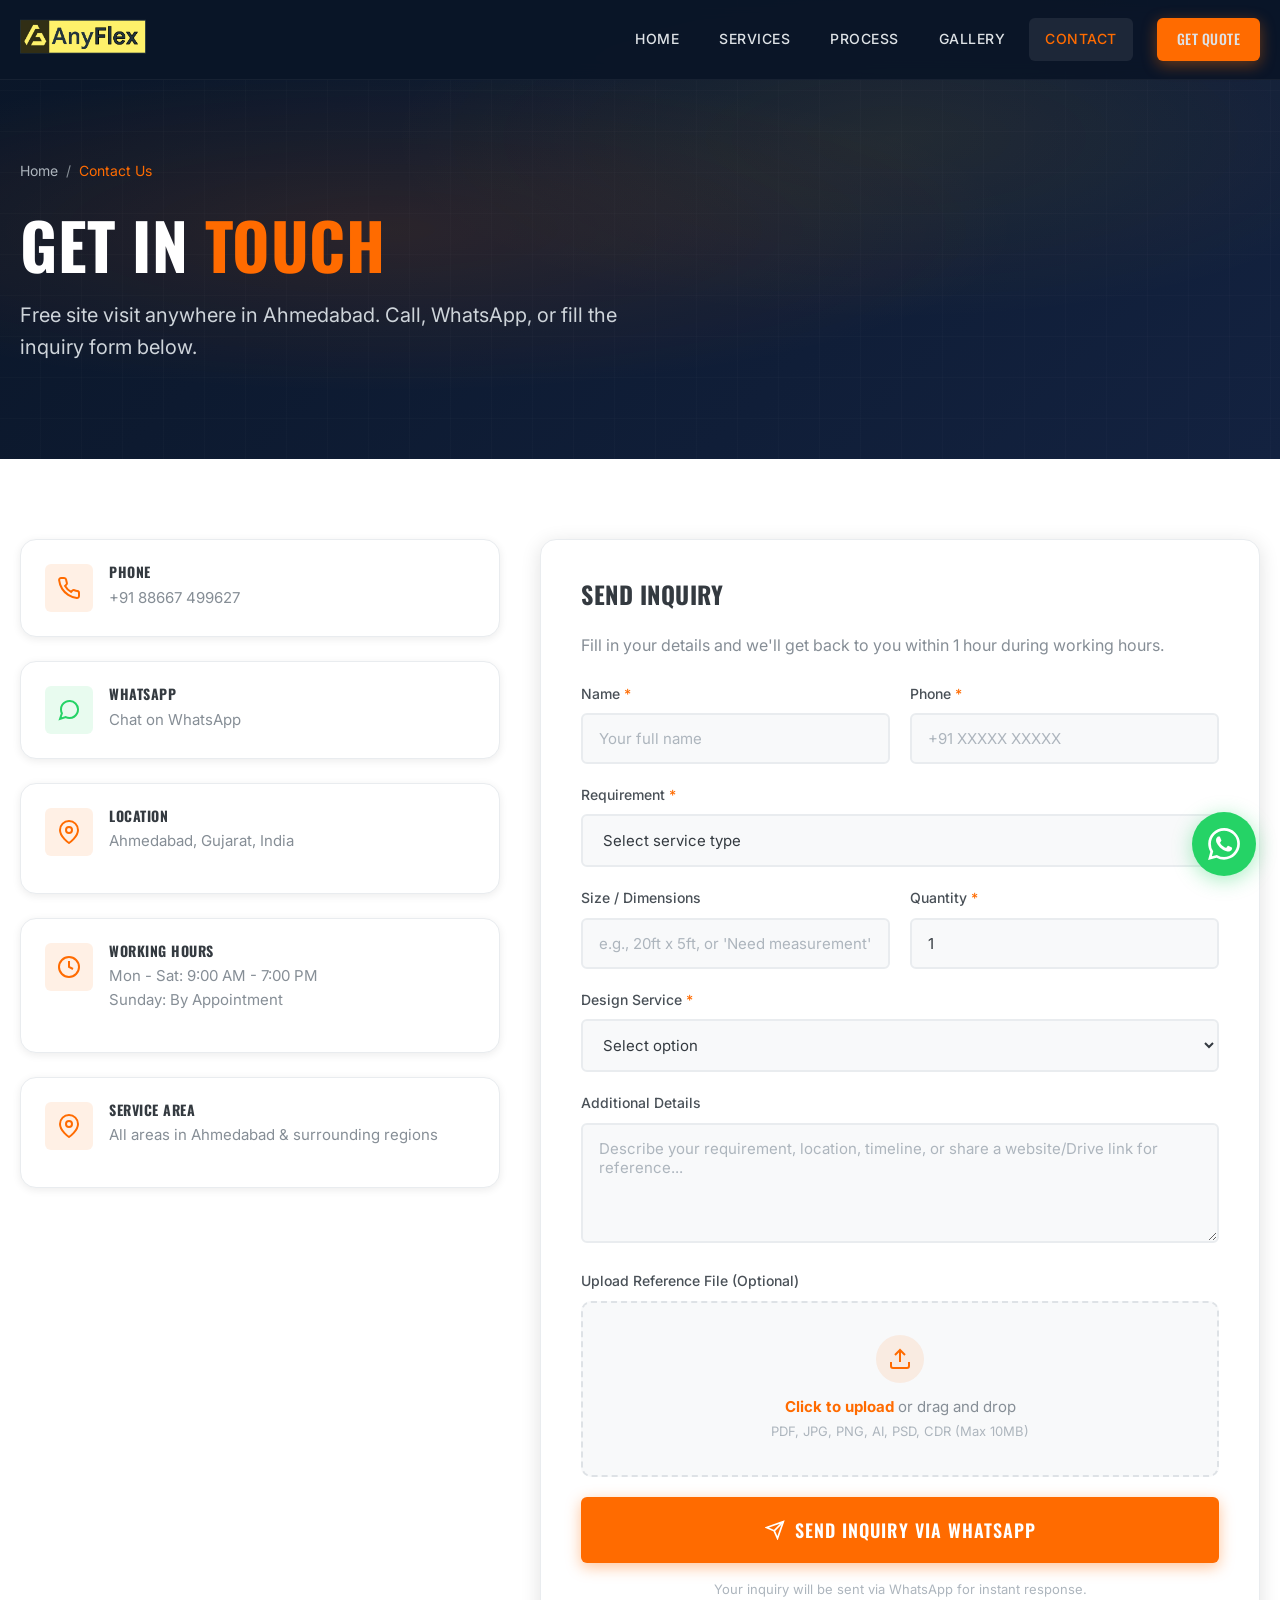
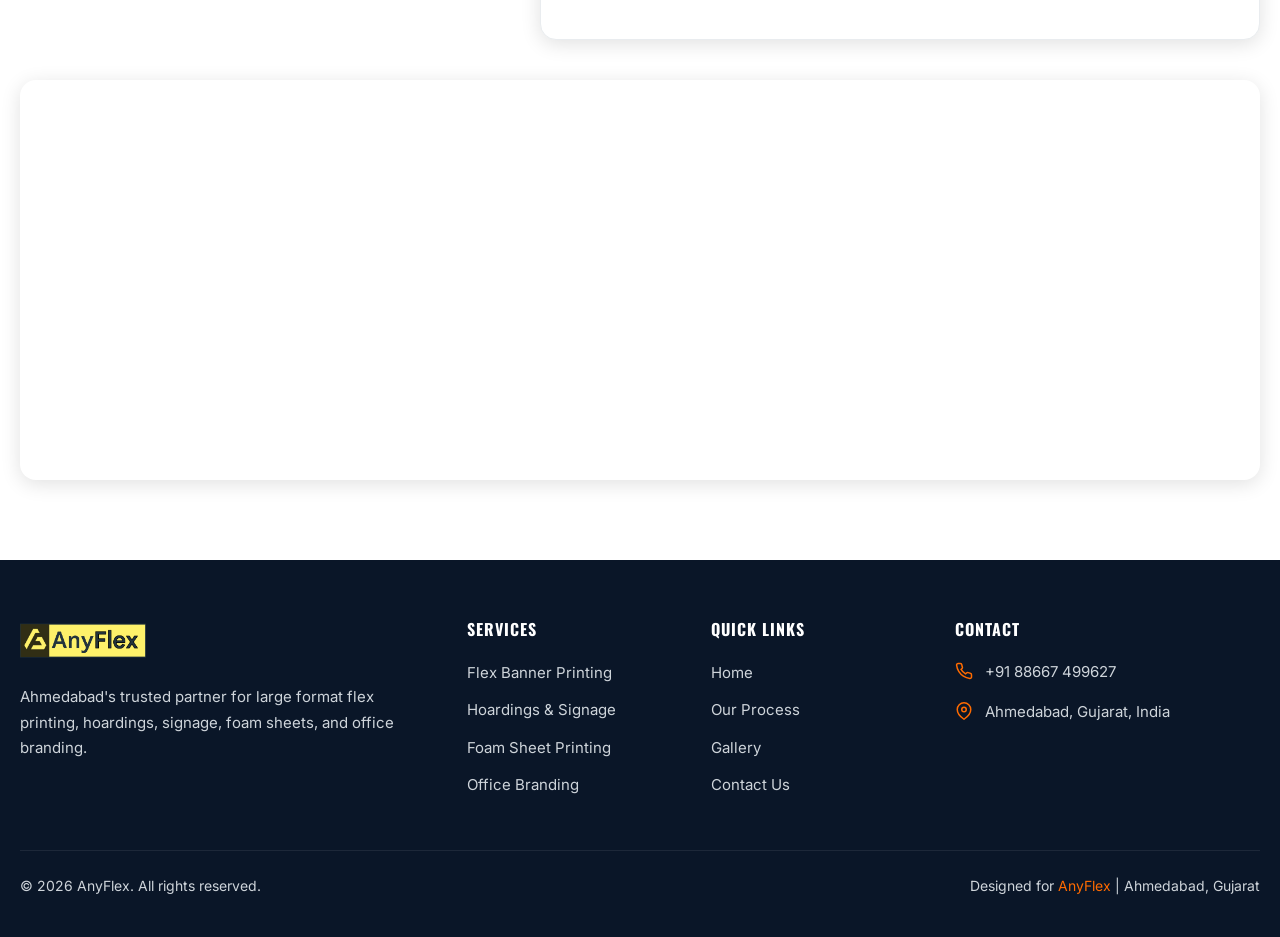
==== contact.html @ e1afdd5f "Initial commit - AnyFlex website" ====
<!DOCTYPE html>
<html lang="en">
<head>
  <meta charset="UTF-8">
  <meta name="viewport" content="width=device-width, initial-scale=1.0">
  <meta name="description" content="Contact AnyFlex Ahmedabad. Phone: 88667499627. Free site visit, instant quote on WhatsApp. Inquiry form with file upload. Ahmedabad, Gujarat, India.">
  <meta name="keywords" content="contact print heaven ahmedabad, flex printing contact, signage printing ahmedabad phone number, printing inquiry ahmedabad">
  <title>Contact Us | AnyFlex Ahmedabad | Free Site Visit</title>
  <link rel="preconnect" href="https://fonts.googleapis.com">
  <link rel="preconnect" href="https://fonts.gstatic.com" crossorigin>
  <link href="https://fonts.googleapis.com/css2?family=Inter:wght@400;500;600;700&family=Oswald:wght@500;600;700&display=swap" rel="stylesheet">
  <link rel="stylesheet" href="css/style.css">
</head>
<body>
  <header class="header">
    <div class="container header-inner">
      <a href="index.html" class="logo"><img src="images/logo.png" alt="AnyFlex logo" style="height:48px;width:auto;"></a>
      <button class="menu-toggle" aria-label="Toggle navigation"><span></span><span></span><span></span></button>
      <nav class="nav">
        <a href="index.html">Home</a>
        <a href="services/flex-banner-printing.html">Services</a>
        <a href="process.html">Process</a>
        <a href="gallery.html">Gallery</a>
        <a href="contact.html" class="active">Contact</a>
        <div class="nav-cta"><a href="https://wa.me/9188667499627?text=Hi%20Print%20Heaven!%20I%20need%20a%20quote." class="btn btn-primary btn-sm" target="_blank">Get Quote</a></div>
      </nav>
    </div>
  </header>
  <div class="mobile-overlay"></div>

  <section class="page-hero">
    <div class="container page-hero-content">
      <div class="breadcrumb"><a href="index.html">Home</a><span>/</span><span class="current">Contact Us</span></div>
      <h1>Get In <span class="text-accent">Touch</span></h1>
      <p>Free site visit anywhere in Ahmedabad. Call, WhatsApp, or fill the inquiry form below.</p>
    </div>
  </section>

  <section class="section">
    <div class="container">
      <div class="contact-grid">
        <div class="contact-info">
          <div class="contact-card animate-on-scroll">
            <div class="contact-card-icon"><svg viewBox="0 0 24 24" fill="none" stroke="currentColor" stroke-width="2"><path d="M22 16.92v3a2 2 0 0 1-2.18 2 19.79 19.79 0 0 1-8.63-3.07 19.5 19.5 0 0 1-6-6 19.79 19.79 0 0 1-3.07-8.67A2 2 0 0 1 4.11 2h3a2 2 0 0 1 2 1.72 12.84 12.84 0 0 0 .7 2.81 2 2 0 0 1-.45 2.11L8.09 9.91a16 16 0 0 0 6 6l1.27-1.27a2 2 0 0 1 2.11-.45 12.84 12.84 0 0 0 2.81.7A2 2 0 0 1 22 16.92z"/></svg></div>
            <div>
              <h4>Phone</h4>
              <a href="tel:+9188667499627">+91 88667 499627</a>
            </div>
          </div>

          <div class="contact-card animate-on-scroll animate-delay-1">
            <div class="contact-card-icon" style="background: rgba(37, 211, 102, 0.1);"><svg viewBox="0 0 24 24" fill="none" stroke="#25d366" stroke-width="2"><path d="M21 11.5a8.38 8.38 0 0 1-.9 3.8 8.5 8.5 0 0 1-7.6 4.7 8.38 8.38 0 0 1-3.8-.9L3 21l1.9-5.7a8.38 8.38 0 0 1-.9-3.8 8.5 8.5 0 0 1 4.7-7.6 8.38 8.38 0 0 1 3.8-.9h.5a8.48 8.48 0 0 1 8 8v.5z"/></svg></div>
            <div>
              <h4>WhatsApp</h4>
              <a href="https://wa.me/9188667499627" target="_blank">Chat on WhatsApp</a>
            </div>
          </div>

          <div class="contact-card animate-on-scroll animate-delay-2">
            <div class="contact-card-icon"><svg viewBox="0 0 24 24" fill="none" stroke="currentColor" stroke-width="2"><path d="M21 10c0 7-9 13-9 13s-9-6-9-13a9 9 0 0 1 18 0z"/><circle cx="12" cy="10" r="3"/></svg></div>
            <div>
              <h4>Location</h4>
              <p>Ahmedabad, Gujarat, India</p>
            </div>
          </div>

          <div class="contact-card animate-on-scroll animate-delay-3">
            <div class="contact-card-icon"><svg viewBox="0 0 24 24" fill="none" stroke="currentColor" stroke-width="2"><circle cx="12" cy="12" r="10"/><polyline points="12 6 12 12 16 14"/></svg></div>
            <div>
              <h4>Working Hours</h4>
              <p>Mon - Sat: 9:00 AM - 7:00 PM<br>Sunday: By Appointment</p>
            </div>
          </div>

          <div class="contact-card animate-on-scroll animate-delay-4">
            <div class="contact-card-icon"><svg viewBox="0 0 24 24" fill="none" stroke="currentColor" stroke-width="2"><path d="M21 10c0 7-9 13-9 13s-9-6-9-13a9 9 0 0 1 18 0z"/><circle cx="12" cy="10" r="3"/></svg></div>
            <div>
              <h4>Service Area</h4>
              <p>All areas in Ahmedabad & surrounding regions</p>
            </div>
          </div>
        </div>

        <div class="form-card animate-on-scroll">
          <h3>Send Inquiry</h3>
          <p style="color: var(--gray-600); margin-bottom: 24px;">Fill in your details and we'll get back to you within 1 hour during working hours.</p>
          
          <form id="inquiryForm" enctype="multipart/form-data">
            <div class="form-row">
              <div class="form-group">
                <label>Name <span class="required">*</span></label>
                <input type="text" id="name" name="name" class="form-control" placeholder="Your full name" required>
              </div>
              <div class="form-group">
                <label>Phone <span class="required">*</span></label>
                <input type="tel" id="phone" name="phone" class="form-control" placeholder="+91 XXXXX XXXXX" required>
              </div>
            </div>
            
            <div class="form-group">
              <label>Requirement <span class="required">*</span></label>
              <select id="requirement" name="requirement" class="form-control" required>
                <option value="">Select service type</option>
                <option value="Flex Banner Printing">Flex Banner Printing</option>
                <option value="Hoardings & Signage">Hoardings & Signage</option>
                <option value="Foam Sheet Printing">Foam Sheet Printing</option>
                <option value="Office Branding & Wallpapers">Office Branding & Wallpapers</option>
                <option value="Banner Stands">Banner Stands</option>
                <option value="One Way Vision Printing">One Way Vision Printing</option>
                <option value="Promotional Gates">Promotional Gates</option>
                <option value="LED Sign Boards">LED Sign Boards</option>
                <option value="Acrylic Sheets">Acrylic Sheets</option>
                <option value="Multiple Services">Multiple Services</option>
                <option value="Other">Other</option>
              </select>
            </div>
            
            <div class="form-row">
              <div class="form-group">
                <label>Size / Dimensions</label>
                <input type="text" id="size" name="size" class="form-control" placeholder="e.g., 20ft x 5ft, or 'Need measurement'">
              </div>
              <div class="form-group">
                <label>Quantity <span class="required">*</span></label>
                <input type="number" id="quantity" name="quantity" class="form-control" placeholder="Minimum 1" min="1" value="1" required>
              </div>
            </div>
            
            <div class="form-group">
              <label>Design Service <span class="required">*</span></label>
              <select id="designService" name="designService" class="form-control" required>
                <option value="">Select option</option>
                <option value="I will provide full design">I will provide full design (print-ready file)</option>
                <option value="Design + Printing both required">Design + Printing both required</option>
              </select>
            </div>
            
            <div class="form-group" id="logoUploadNote" style="display: none;">
              <div style="background: var(--accent-light); border: 1px solid rgba(255, 107, 0, 0.2); border-radius: var(--radius-sm); padding: 16px; display: flex; align-items: flex-start; gap: 12px;">
                <svg width="20" height="20" viewBox="0 0 24 24" fill="none" stroke="var(--accent)" stroke-width="2" style="flex-shrink: 0; margin-top: 2px;"><circle cx="12" cy="12" r="10"/><line x1="12" y1="16" x2="12" y2="12"/><line x1="12" y1="8" x2="12.01" y2="8"/></svg>
                <div>
                  <p style="margin: 0; font-size: 0.875rem; color: var(--gray-700);"><strong>Need your logo or brand files.</strong> Please upload your logo, brand guidelines, or reference images in the "Upload Reference File" section below. You can also share a website link or Google Drive link in the details field.</p>
                </div>
              </div>
            </div>
            
            <div class="form-group">
              <label>Additional Details</label>
              <textarea id="details" name="details" class="form-control" placeholder="Describe your requirement, location, timeline, or share a website/Drive link for reference..."></textarea>
            </div>
            
            <div class="form-group">
              <label>Upload Reference File (Optional)</label>
              <div class="file-upload">
                <input type="file" id="fileUpload" name="fileUpload" accept=".pdf,.jpg,.jpeg,.png,.ai,.psd,.cdr">
                <div class="file-upload-icon"><svg viewBox="0 0 24 24" fill="none" stroke="currentColor" stroke-width="2"><path d="M21 15v4a2 2 0 0 1-2 2H5a2 2 0 0 1-2-2v-4"/><polyline points="17 8 12 3 7 8"/><line x1="12" y1="3" x2="12" y2="15"/></svg></div>
                <div class="file-upload-text"><strong>Click to upload</strong> or drag and drop<br><span class="file-upload-hint">PDF, JPG, PNG, AI, PSD, CDR (Max 10MB)</span></div>
              </div>
            </div>
            
            <button type="submit" class="btn btn-primary btn-lg" style="width: 100%;">
              <svg width="20" height="20" viewBox="0 0 24 24" fill="none" stroke="currentColor" stroke-width="2"><line x1="22" y1="2" x2="11" y2="13"/><polygon points="22 2 15 22 11 13 2 9 22 2"/></svg>
              Send Inquiry via WhatsApp
            </button>
            
            <p style="text-align: center; color: var(--gray-500); font-size: 0.8125rem; margin-top: 16px; margin-bottom: 0;">Your inquiry will be sent via WhatsApp for instant response.</p>
          </form>
        </div>
      </div>

      <div class="map-container animate-on-scroll">
        <iframe src="https://www.google.com/maps/embed?pb=!1m18!1m12!1m3!1d233556.06393089854!2d72.43894595!3d23.02019595!2m3!1f0!2f0!3f0!3m2!1i1024!2i768!4f13.1!3m3!1m2!1s0x395e848aba5bd449%3A0x4fcedd11614f6516!2sAhmedabad%2C%20Gujarat!5e0!3m2!1sen!2sin!4v1700000000000!5m2!1sen!2sin" allowfullscreen="" loading="lazy" referrerpolicy="no-referrer-when-downgrade" title="AnyFlex Location - Ahmedabad"></iframe>
      </div>
    </div>
  </section>

  <footer class="footer">
    <div class="container">
      <div class="footer-grid">
        <div class="footer-brand"><a href="index.html" class="logo"><img src="images/logo.png" alt="AnyFlex logo" style="height:48px;width:auto;"></a><p>Ahmedabad's trusted partner for large format flex printing, hoardings, signage, foam sheets, and office branding.</p></div>
        <div><h4>Services</h4><ul class="footer-links"><li><a href="services/flex-banner-printing.html">Flex Banner Printing</a></li><li><a href="services/hoardings-signage.html">Hoardings & Signage</a></li><li><a href="services/foam-sheet-printing.html">Foam Sheet Printing</a></li><li><a href="services/office-branding-wallpapers.html">Office Branding</a></li></ul></div>
        <div><h4>Quick Links</h4><ul class="footer-links"><li><a href="index.html">Home</a></li><li><a href="process.html">Our Process</a></li><li><a href="gallery.html">Gallery</a></li><li><a href="contact.html">Contact Us</a></li></ul></div>
        <div><h4>Contact</h4><ul class="footer-contact"><li><svg viewBox="0 0 24 24" fill="none" stroke="currentColor" stroke-width="2"><path d="M22 16.92v3a2 2 0 0 1-2.18 2 19.79 19.79 0 0 1-8.63-3.07 19.5 19.5 0 0 1-6-6 19.79 19.79 0 0 1-3.07-8.67A2 2 0 0 1 4.11 2h3a2 2 0 0 1 2 1.72 12.84 12.84 0 0 0 .7 2.81 2 2 0 0 1-.45 2.11L8.09 9.91a16 16 0 0 0 6 6l1.27-1.27a2 2 0 0 1 2.11-.45 12.84 12.84 0 0 0 2.81.7A2 2 0 0 1 22 16.92z"/></svg><a href="tel:+9188667499627">+91 88667 499627</a></li><li><svg viewBox="0 0 24 24" fill="none" stroke="currentColor" stroke-width="2"><path d="M21 10c0 7-9 13-9 13s-9-6-9-13a9 9 0 0 1 18 0z"/><circle cx="12" cy="10" r="3"/></svg><span>Ahmedabad, Gujarat, India</span></li></ul></div>
      </div>
      <div class="footer-bottom"><p>&copy; 2026 AnyFlex. All rights reserved.</p><p>Designed for <a href="index.html">AnyFlex</a> | Ahmedabad, Gujarat</p></div>
    </div>
  </footer>

  <div class="whatsapp-sticky"><div class="whatsapp-tooltip">Chat with us on WhatsApp</div><a href="https://wa.me/9188667499627?text=Hi%20Print%20Heaven!%20I%20have%20an%20inquiry." class="whatsapp-btn" target="_blank" aria-label="Chat on WhatsApp"><svg viewBox="0 0 24 24" fill="currentColor"><path d="M17.472 14.382c-.297-.149-1.758-.867-2.03-.967-.273-.099-.471-.148-.67.15-.197.297-.767.966-.94 1.164-.173.199-.347.223-.644.075-.297-.15-1.255-.463-2.39-1.475-.883-.788-1.48-1.761-1.653-2.059-.173-.297-.018-.458.13-.606.134-.133.298-.347.446-.52.149-.174.198-.298.298-.497.099-.198.05-.371-.025-.52-.075-.149-.669-1.612-.916-2.207-.242-.579-.487-.5-.669-.51-.173-.008-.371-.01-.57-.01-.198 0-.52.074-.792.372-.272.297-1.04 1.016-1.04 2.479 0 1.462 1.065 2.875 1.213 3.074.149.198 2.096 3.2 5.077 4.487.709.306 1.262.489 1.694.625.712.227 1.36.195 1.871.118.571-.085 1.758-.719 2.006-1.413.248-.694.248-1.289.173-1.413-.074-.124-.272-.198-.57-.347m-5.421 7.403h-.004a9.87 9.87 0 01-5.031-1.378l-.361-.214-3.741.982.998-3.648-.235-.374a9.86 9.86 0 01-1.51-5.26c.001-5.45 4.436-9.884 9.888-9.884 2.64 0 5.122 1.03 6.988 2.898a9.825 9.825 0 012.893 6.994c-.003 5.45-4.437 9.884-9.885 9.884m8.413-18.297A11.815 11.815 0 0012.05 0C5.495 0 .16 5.335.157 11.892c0 2.096.547 4.142 1.588 5.945L.057 24l6.305-1.654a11.882 11.882 0 005.683 1.448h.005c6.554 0 11.89-5.335 11.893-11.893a11.821 11.821 0 00-3.48-8.413z"/></svg></a></div>
  <script src="js/main.js"></script>
</body>
</html>
---- css/style.css ----
/* ============================================
   PRINT HEAVEN - Main Stylesheet
   Industrial, Premium, High-Conversion UI
   ============================================ */

/* --- CSS Variables --- */
:root {
  --primary: #0a1628;
  --primary-light: #132240;
  --primary-medium: #1a3058;
  --accent: #ff6b00;
  --accent-hover: #e55f00;
  --accent-light: rgba(255, 107, 0, 0.1);
  --gold: #ffc107;
  --gold-light: rgba(255, 193, 7, 0.15);
  --white: #ffffff;
  --gray-50: #f8f9fa;
  --gray-100: #f1f3f5;
  --gray-200: #e9ecef;
  --gray-300: #dee2e6;
  --gray-400: #ced4da;
  --gray-500: #adb5bd;
  --gray-600: #868e96;
  --gray-700: #495057;
  --gray-800: #343a40;
  --gray-900: #212529;
  --success: #28a745;
  --whatsapp: #25d366;
  --font-heading: 'Oswald', sans-serif;
  --font-body: 'Inter', sans-serif;
  --shadow-sm: 0 2px 8px rgba(0, 0, 0, 0.08);
  --shadow-md: 0 4px 20px rgba(0, 0, 0, 0.12);
  --shadow-lg: 0 8px 40px rgba(0, 0, 0, 0.16);
  --shadow-xl: 0 12px 60px rgba(0, 0, 0, 0.2);
  --radius-sm: 6px;
  --radius-md: 10px;
  --radius-lg: 16px;
  --radius-xl: 24px;
  --transition: all 0.3s cubic-bezier(0.4, 0, 0.2, 1);
  --container-max: 1280px;
  --header-height: 80px;
}

/* --- Reset & Base --- */
*, *::before, *::after {
  margin: 0;
  padding: 0;
  box-sizing: border-box;
}

html {
  scroll-behavior: smooth;
  scroll-padding-top: var(--header-height);
}

body {
  font-family: var(--font-body);
  font-size: 16px;
  line-height: 1.6;
  color: var(--gray-800);
  background: var(--white);
  overflow-x: hidden;
  -webkit-font-smoothing: antialiased;
  -moz-osx-font-smoothing: grayscale;
}

img {
  max-width: 100%;
  height: auto;
  display: block;
}

a {
  text-decoration: none;
  color: inherit;
  transition: var(--transition);
}

ul, ol {
  list-style: none;
}

button, input, textarea, select {
  font-family: inherit;
  font-size: inherit;
  border: none;
  outline: none;
}

h1, h2, h3, h4, h5, h6 {
  font-family: var(--font-heading);
  font-weight: 700;
  line-height: 1.2;
  text-transform: uppercase;
  letter-spacing: 0.5px;
}

h1 { font-size: clamp(2.5rem, 5vw, 4rem); }
h2 { font-size: clamp(2rem, 4vw, 3rem); }
h3 { font-size: clamp(1.5rem, 3vw, 2rem); }
h4 { font-size: clamp(1.25rem, 2.5vw, 1.5rem); }

p {
  margin-bottom: 1rem;
}

/* --- Utility Classes --- */
.container {
  width: 100%;
  max-width: var(--container-max);
  margin: 0 auto;
  padding: 0 20px;
}

.section {
  padding: 80px 0;
}

.section-dark {
  background: var(--primary);
  color: var(--white);
}

.section-gray {
  background: var(--gray-50);
}

.text-center {
  text-align: center;
}

.text-accent {
  color: var(--accent);
}

.text-gold {
  color: var(--gold);
}

.text-white {
  color: var(--white);
}

.section-header {
  text-align: center;
  margin-bottom: 60px;
}

.section-header h2 {
  margin-bottom: 16px;
  position: relative;
  display: inline-block;
}

.section-header h2::after {
  content: '';
  position: absolute;
  bottom: -12px;
  left: 50%;
  transform: translateX(-50%);
  width: 80px;
  height: 4px;
  background: var(--accent);
  border-radius: 2px;
}

.section-header p {
  color: var(--gray-600);
  font-size: 1.125rem;
  max-width: 600px;
  margin: 24px auto 0;
}

.section-dark .section-header p {
  color: var(--gray-400);
}

/* --- Buttons --- */
.btn {
  display: inline-flex;
  align-items: center;
  justify-content: center;
  gap: 10px;
  padding: 16px 32px;
  font-family: var(--font-heading);
  font-size: 1rem;
  font-weight: 600;
  text-transform: uppercase;
  letter-spacing: 1px;
  border-radius: var(--radius-sm);
  cursor: pointer;
  transition: var(--transition);
  white-space: nowrap;
  position: relative;
  overflow: hidden;
}

.btn::before {
  content: '';
  position: absolute;
  top: 0;
  left: -100%;
  width: 100%;
  height: 100%;
  background: linear-gradient(90deg, transparent, rgba(255,255,255,0.2), transparent);
  transition: left 0.5s;
}

.btn:hover::before {
  left: 100%;
}

.btn-primary {
  background: var(--accent);
  color: var(--white);
  box-shadow: 0 4px 15px rgba(255, 107, 0, 0.4);
}

.btn-primary:hover {
  background: var(--accent-hover);
  transform: translateY(-2px);
  box-shadow: 0 6px 25px rgba(255, 107, 0, 0.5);
}

.btn-secondary {
  background: transparent;
  color: var(--white);
  border: 2px solid var(--white);
}

.btn-secondary:hover {
  background: var(--white);
  color: var(--primary);
  transform: translateY(-2px);
}

.btn-whatsapp {
  background: var(--whatsapp);
  color: var(--white);
  box-shadow: 0 4px 15px rgba(37, 211, 102, 0.4);
}

.btn-whatsapp:hover {
  background: #20bd5a;
  transform: translateY(-2px);
  box-shadow: 0 6px 25px rgba(37, 211, 102, 0.5);
}

.btn-outline {
  background: transparent;
  color: var(--accent);
  border: 2px solid var(--accent);
}

.btn-outline:hover {
  background: var(--accent);
  color: var(--white);
  transform: translateY(-2px);
}

.btn-sm {
  padding: 12px 24px;
  font-size: 0.875rem;
}

.btn-lg {
  padding: 20px 40px;
  font-size: 1.125rem;
}

/* --- Header / Navigation --- */
.header {
  position: fixed;
  top: 0;
  left: 0;
  right: 0;
  height: var(--header-height);
  background: rgba(10, 22, 40, 0.95);
  backdrop-filter: blur(10px);
  -webkit-backdrop-filter: blur(10px);
  z-index: 1000;
  transition: var(--transition);
  border-bottom: 1px solid rgba(255, 255, 255, 0.05);
}

.header.scrolled {
  background: rgba(10, 22, 40, 0.98);
  box-shadow: var(--shadow-lg);
}

.header-inner {
  display: flex;
  align-items: center;
  justify-content: space-between;
  height: 100%;
}

.logo {
  display: flex;
  align-items: center;
  gap: 12px;
  z-index: 1001;
}

.logo-icon {
  width: 48px;
  height: 48px;
  background: linear-gradient(135deg, var(--accent), var(--gold));
  border-radius: var(--radius-sm);
  display: flex;
  align-items: center;
  justify-content: center;
  font-size: 24px;
  color: var(--white);
  font-weight: 700;
  font-family: var(--font-heading);
}

.logo-text {
  font-family: var(--font-heading);
  font-size: 1.5rem;
  font-weight: 700;
  color: var(--white);
  text-transform: uppercase;
  letter-spacing: 1px;
}

.logo-text span {
  color: var(--accent);
}

.nav {
  display: flex;
  align-items: center;
  gap: 8px;
}

.nav a {
  color: var(--gray-300);
  padding: 10px 16px;
  font-size: 0.875rem;
  font-weight: 500;
  text-transform: uppercase;
  letter-spacing: 0.5px;
  border-radius: var(--radius-sm);
  transition: var(--transition);
}

.nav a:hover,
.nav a.active {
  color: var(--white);
  background: rgba(255, 255, 255, 0.08);
}

.nav a.active {
  color: var(--accent);
}

.nav-cta {
  margin-left: 16px;
}

.nav-cta .btn {
  padding: 10px 20px;
  font-size: 0.875rem;
}

/* Mobile Menu Toggle */
.menu-toggle {
  display: none;
  flex-direction: column;
  gap: 6px;
  background: none;
  cursor: pointer;
  padding: 8px;
  z-index: 1001;
}

.menu-toggle span {
  display: block;
  width: 28px;
  height: 3px;
  background: var(--white);
  border-radius: 2px;
  transition: var(--transition);
}

.menu-toggle.active span:nth-child(1) {
  transform: rotate(45deg) translate(6px, 6px);
}

.menu-toggle.active span:nth-child(2) {
  opacity: 0;
}

.menu-toggle.active span:nth-child(3) {
  transform: rotate(-45deg) translate(6px, -6px);
}

/* --- Hero Section --- */
.hero {
  min-height: 100vh;
  display: flex;
  align-items: center;
  position: relative;
  overflow: hidden;
  background: var(--primary);
  padding-top: var(--header-height);
}

.hero-bg {
  position: absolute;
  inset: 0;
  z-index: 1;
  background-image: url('../images/hero-bg.jpg');
  background-size: cover;
  background-position: center;
  background-repeat: no-repeat;
}

.hero-carousel {
  position: absolute;
  inset: 0;
  z-index: 1;
}

.hero-slide {
  position: absolute;
  inset: 0;
  background-size: cover;
  background-position: center;
  background-repeat: no-repeat;
  opacity: 0;
  transition: opacity 1.5s ease-in-out;
}

.hero-slide.active {
  opacity: 1;
}

.hero-overlay {
  position: absolute;
  inset: 0;
  z-index: 2;
  background: rgba(10, 22, 40, 0.8);
}

@keyframes heroGradient {
  0%, 100% { background-position: 0% 50%; }
  50% { background-position: 100% 50%; }
}

.hero-pattern {
  display: none;
}

.hero-content {
  position: relative;
  z-index: 10;
  max-width: 800px;
  padding: 60px 0;
}

.hero-badge {
  display: inline-flex;
  align-items: center;
  gap: 8px;
  background: rgba(255, 107, 0, 0.15);
  border: 1px solid rgba(255, 107, 0, 0.3);
  color: var(--accent);
  padding: 8px 16px;
  border-radius: 50px;
  font-size: 0.875rem;
  font-weight: 600;
  text-transform: uppercase;
  letter-spacing: 1px;
  margin-bottom: 24px;
  animation: fadeInUp 0.8s ease;
}

.hero-badge svg {
  width: 16px;
  height: 16px;
}

.hero h1 {
  color: var(--white);
  margin-bottom: 24px;
  animation: fadeInUp 0.8s ease 0.1s both;
}

.hero h1 .highlight {
  color: var(--accent);
  position: relative;
}

.hero-subtitle {
  font-size: clamp(1.125rem, 2vw, 1.375rem);
  color: var(--gray-400);
  margin-bottom: 40px;
  animation: fadeInUp 0.8s ease 0.2s both;
}

.hero-buttons {
  display: flex;
  flex-wrap: wrap;
  gap: 16px;
  margin-bottom: 48px;
  animation: fadeInUp 0.8s ease 0.3s both;
}

.hero-stats {
  display: flex;
  flex-wrap: wrap;
  gap: 40px;
  animation: fadeInUp 0.8s ease 0.4s both;
}

.hero-stat {
  text-align: center;
}

.hero-stat-value {
  font-family: var(--font-heading);
  font-size: 2.5rem;
  font-weight: 700;
  color: var(--accent);
  line-height: 1;
}

.hero-stat-label {
  font-size: 0.875rem;
  color: var(--gray-500);
  text-transform: uppercase;
  letter-spacing: 1px;
  margin-top: 4px;
}

/* Floating elements in hero */
.hero-float {
  position: absolute;
  z-index: 3;
  opacity: 0.85;
  border-radius: var(--radius-md);
  overflow: hidden;
  box-shadow: 0 10px 40px rgba(0, 0, 0, 0.3);
}

.hero-float-1 {
  top: 12%;
  right: 5%;
  width: 200px;
  height: 120px;
  background: url('../images/services/flex-banner.jpg') center/cover no-repeat;
  animation: float1 8s ease-in-out infinite;
}

.hero-float-2 {
  bottom: 20%;
  right: 12%;
  width: 170px;
  height: 100px;
  background: url('../images/services/hoardings.jpg') center/cover no-repeat;
  animation: float2 10s ease-in-out infinite;
}

.hero-float-3 {
  top: 30%;
  right: 2%;
  width: 150px;
  height: 90px;
  background: url('../images/services/led-boards.jpg') center/cover no-repeat;
  animation: float3 7s ease-in-out infinite;
}

.hero-float-4 {
  bottom: 8%;
  right: 8%;
  width: 160px;
  height: 95px;
  background: url('../images/services/foam-sheet.jpg') center/cover no-repeat;
  animation: float4 9s ease-in-out infinite;
}

.hero-float-5 {
  top: 50%;
  right: 18%;
  width: 140px;
  height: 80px;
  background: url('../images/services/banner-stands.jpg') center/cover no-repeat;
  animation: float5 11s ease-in-out infinite;
}

@keyframes float1 {
  0%, 100% { transform: translate(0, 0) rotate(0deg) scale(1); }
  25% { transform: translate(-15px, -25px) rotate(-3deg) scale(1.05); }
  50% { transform: translate(-5px, -40px) rotate(2deg) scale(1); }
  75% { transform: translate(-20px, -20px) rotate(-2deg) scale(1.03); }
}

@keyframes float2 {
  0%, 100% { transform: translate(0, 0) rotate(0deg) scale(1); }
  33% { transform: translate(10px, -30px) rotate(4deg) scale(1.02); }
  66% { transform: translate(-8px, -45px) rotate(-2deg) scale(1.04); }
}

@keyframes float3 {
  0%, 100% { transform: translate(0, 0) rotate(0deg) scale(1); }
  20% { transform: translate(-20px, -15px) rotate(-4deg) scale(1.03); }
  40% { transform: translate(-10px, -35px) rotate(3deg) scale(1.05); }
  60% { transform: translate(-25px, -25px) rotate(-2deg) scale(1.02); }
  80% { transform: translate(-5px, -10px) rotate(2deg) scale(1.01); }
}

@keyframes float4 {
  0%, 100% { transform: translate(0, 0) rotate(0deg) scale(1); }
  50% { transform: translate(15px, -35px) rotate(3deg) scale(1.04); }
}

@keyframes float5 {
  0%, 100% { transform: translate(0, 0) rotate(0deg) scale(1); }
  25% { transform: translate(12px, -20px) rotate(-3deg) scale(1.02); }
  50% { transform: translate(-8px, -40px) rotate(2deg) scale(1.06); }
  75% { transform: translate(5px, -30px) rotate(-1deg) scale(1.03); }
}

/* --- Trust Badges --- */
.trust-badges {
  background: var(--gray-50);
  padding: 40px 0;
  border-bottom: 1px solid var(--gray-200);
}

.trust-badges-grid {
  display: grid;
  grid-template-columns: repeat(4, 1fr);
  gap: 24px;
}

.trust-badge {
  display: flex;
  align-items: center;
  gap: 16px;
  padding: 20px;
  background: var(--white);
  border-radius: var(--radius-md);
  box-shadow: var(--shadow-sm);
  transition: var(--transition);
}

.trust-badge:hover {
  transform: translateY(-4px);
  box-shadow: var(--shadow-md);
}

.trust-badge-icon {
  width: 56px;
  height: 56px;
  background: var(--accent-light);
  border-radius: var(--radius-sm);
  display: flex;
  align-items: center;
  justify-content: center;
  flex-shrink: 0;
}

.trust-badge-icon svg {
  width: 28px;
  height: 28px;
  color: var(--accent);
}

.trust-badge h4 {
  font-size: 0.875rem;
  text-transform: uppercase;
  letter-spacing: 0.5px;
  margin-bottom: 4px;
}

.trust-badge p {
  font-size: 0.8125rem;
  color: var(--gray-600);
  margin: 0;
}

/* --- Pricing Highlights --- */
.pricing-highlights {
  padding: 60px 0;
  background: var(--white);
}

.pricing-cards {
  display: grid;
  grid-template-columns: repeat(2, 1fr);
  gap: 24px;
  max-width: 800px;
  margin: 0 auto;
}

.pricing-card {
  background: var(--white);
  border: 2px solid var(--gray-200);
  border-radius: var(--radius-lg);
  padding: 32px;
  text-align: center;
  transition: var(--transition);
  position: relative;
  overflow: hidden;
}

.pricing-card::before {
  content: '';
  position: absolute;
  top: 0;
  left: 0;
  right: 0;
  height: 4px;
  background: linear-gradient(90deg, var(--accent), var(--gold));
}

.pricing-card:hover {
  border-color: var(--accent);
  transform: translateY(-4px);
  box-shadow: var(--shadow-lg);
}

.pricing-card-label {
  font-size: 0.875rem;
  color: var(--gray-600);
  text-transform: uppercase;
  letter-spacing: 1px;
  margin-bottom: 8px;
}

.pricing-card-price {
  font-family: var(--font-heading);
  font-size: 3rem;
  font-weight: 700;
  color: var(--accent);
  line-height: 1;
  margin-bottom: 4px;
}

.pricing-card-price span {
  font-size: 1.25rem;
  color: var(--gray-600);
}

.pricing-card-note {
  font-size: 0.875rem;
  color: var(--gray-500);
}

/* --- Services Grid --- */
.services-grid {
  display: grid;
  grid-template-columns: repeat(4, 1fr);
  gap: 24px;
}

.service-card {
  background: var(--white);
  border-radius: var(--radius-lg);
  overflow: hidden;
  box-shadow: var(--shadow-sm);
  transition: var(--transition);
  position: relative;
}

.service-card:hover {
  transform: translateY(-8px);
  box-shadow: var(--shadow-xl);
}

.service-card-image {
  height: 200px;
  position: relative;
  overflow: hidden;
  background: var(--gray-200);
}

.service-card-image::before {
  content: '';
  position: absolute;
  inset: 0;
  background: linear-gradient(135deg, var(--gray-300), var(--gray-400));
  z-index: 0;
}

.service-card-image img {
  width: 100%;
  height: 100%;
  object-fit: cover;
  display: block;
  transition: var(--transition);
  position: relative;
  z-index: 1;
}

.service-card:hover .service-card-image img {
  transform: scale(1.05);
}

.service-card-image::after {
  content: '';
  position: absolute;
  inset: 0;
  background: linear-gradient(to top, rgba(0,0,0,0.5) 0%, transparent 50%);
  z-index: 2;
  pointer-events: none;
}

.service-card-icon {
  position: absolute;
  top: 50%;
  left: 50%;
  transform: translate(-50%, -50%);
  z-index: 3;
  width: 64px;
  height: 64px;
  background: rgba(255, 255, 255, 0.15);
  backdrop-filter: blur(10px);
  border-radius: 50%;
  display: flex;
  align-items: center;
  justify-content: center;
  display: none;
}
}

.service-card-icon svg {
  width: 32px;
  height: 32px;
  color: var(--white);
}

.service-card-content {
  padding: 24px;
}

.service-card h3 {
  font-size: 1.25rem;
  margin-bottom: 12px;
  text-transform: uppercase;
}

.service-card p {
  color: var(--gray-600);
  font-size: 0.9375rem;
  margin-bottom: 20px;
}

.service-card-price {
  display: inline-flex;
  align-items: center;
  gap: 8px;
  background: var(--accent-light);
  color: var(--accent);
  padding: 8px 16px;
  border-radius: 50px;
  font-weight: 600;
  font-size: 0.875rem;
  margin-bottom: 16px;
}

.service-card-link {
  display: inline-flex;
  align-items: center;
  gap: 8px;
  color: var(--accent);
  font-weight: 600;
  font-size: 0.9375rem;
  text-transform: uppercase;
  letter-spacing: 0.5px;
}

.service-card-link:hover {
  gap: 12px;
}

.service-card-link svg {
  width: 16px;
  height: 16px;
  transition: var(--transition);
}

/* --- Process / Steps --- */
.process-steps {
  display: grid;
  grid-template-columns: repeat(5, 1fr);
  gap: 24px;
  position: relative;
}

.process-steps::before {
  content: '';
  position: absolute;
  top: 48px;
  left: 10%;
  right: 10%;
  height: 3px;
  background: var(--gray-200);
  z-index: 1;
}

.process-step {
  text-align: center;
  position: relative;
  z-index: 2;
}

.process-step-number {
  width: 96px;
  height: 96px;
  background: var(--white);
  border: 3px solid var(--gray-200);
  border-radius: 50%;
  display: flex;
  align-items: center;
  justify-content: center;
  margin: 0 auto 20px;
  transition: var(--transition);
  position: relative;
}

.process-step:hover .process-step-number {
  border-color: var(--accent);
  background: var(--accent);
}

.process-step-number svg {
  width: 36px;
  height: 36px;
  color: var(--gray-500);
  transition: var(--transition);
}

.process-step:hover .process-step-number svg {
  color: var(--white);
}

.process-step-num {
  position: absolute;
  top: -8px;
  right: -8px;
  width: 28px;
  height: 28px;
  background: var(--accent);
  color: var(--white);
  border-radius: 50%;
  display: flex;
  align-items: center;
  justify-content: center;
  font-size: 0.75rem;
  font-weight: 700;
}

.process-step h4 {
  font-size: 1rem;
  margin-bottom: 8px;
}

.process-step p {
  font-size: 0.875rem;
  color: var(--gray-600);
}

/* --- Testimonials --- */
.testimonials-grid {
  display: grid;
  grid-template-columns: repeat(3, 1fr);
  gap: 24px;
}

.testimonial-card {
  background: var(--primary-light);
  border-radius: var(--radius-lg);
  padding: 32px;
  position: relative;
  transition: var(--transition);
}

.testimonial-card:hover {
  transform: translateY(-4px);
  box-shadow: var(--shadow-xl);
}

.testimonial-card::before {
  content: '"';
  position: absolute;
  top: 20px;
  right: 24px;
  font-size: 4rem;
  font-family: Georgia, serif;
  color: var(--accent);
  opacity: 0.3;
  line-height: 1;
}

.testimonial-stars {
  display: flex;
  gap: 4px;
  margin-bottom: 16px;
}

.testimonial-stars svg {
  width: 18px;
  height: 18px;
  color: var(--gold);
  fill: var(--gold);
}

.testimonial-text {
  color: var(--gray-300);
  font-size: 0.9375rem;
  margin-bottom: 24px;
  line-height: 1.7;
}

.testimonial-author {
  display: flex;
  align-items: center;
  gap: 12px;
}

.testimonial-avatar {
  width: 48px;
  height: 48px;
  background: linear-gradient(135deg, var(--accent), var(--gold));
  border-radius: 50%;
  display: flex;
  align-items: center;
  justify-content: center;
  font-weight: 700;
  color: var(--white);
  font-size: 1.125rem;
}

.testimonial-name {
  font-weight: 600;
  color: var(--white);
  font-size: 0.9375rem;
}

.testimonial-role {
  font-size: 0.8125rem;
  color: var(--gray-500);
}

/* --- CTA Section --- */
.cta-section {
  background: linear-gradient(135deg, var(--accent) 0%, #ff8c00 100%);
  padding: 80px 0;
  position: relative;
  overflow: hidden;
}

.cta-section::before {
  content: '';
  position: absolute;
  inset: 0;
  background-image: url("data:image/svg+xml,%3Csvg width='60' height='60' viewBox='0 0 60 60' xmlns='http://www.w3.org/2000/svg'%3E%3Cg fill='none' fill-rule='evenodd'%3E%3Cg fill='%23ffffff' fill-opacity='0.05'%3E%3Cpath d='M36 34v-4h-2v4h-4v2h4v4h2v-4h4v-2h-4zm0-30V0h-2v4h-4v2h4v4h2V6h4V4h-4zM6 34v-4H4v4H0v2h4v4h2v-4h4v-2H6zM6 4V0H4v4H0v2h4v4h2V6h4V4H6z'/%3E%3C/g%3E%3C/g%3E%3C/svg%3E");
}

.cta-content {
  position: relative;
  z-index: 2;
  text-align: center;
}

.cta-content h2 {
  color: var(--white);
  margin-bottom: 16px;
}

.cta-content p {
  color: rgba(255, 255, 255, 0.9);
  font-size: 1.25rem;
  margin-bottom: 32px;
  max-width: 600px;
  margin-left: auto;
  margin-right: auto;
}

.cta-buttons {
  display: flex;
  justify-content: center;
  flex-wrap: wrap;
  gap: 16px;
}

.cta-buttons .btn-secondary {
  border-color: var(--white);
  color: var(--white);
}

.cta-buttons .btn-secondary:hover {
  background: var(--white);
  color: var(--accent);
}

/* --- Page Hero (Service Pages) --- */
.page-hero {
  padding: 160px 0 80px;
  background: var(--primary);
  position: relative;
  overflow: hidden;
}

.page-hero::before {
  content: '';
  position: absolute;
  inset: 0;
  background: 
    var(--page-hero-image, none) center/cover no-repeat,
    radial-gradient(ellipse at 30% 50%, rgba(255, 107, 0, 0.12) 0%, transparent 50%),
    radial-gradient(ellipse at 70% 30%, rgba(255, 193, 7, 0.08) 0%, transparent 40%),
    linear-gradient(135deg, var(--primary) 0%, var(--primary-light) 100%);
}

.page-hero::after {
  content: '';
  position: absolute;
  inset: 0;
  background-image: 
    repeating-linear-gradient(0deg, transparent, transparent 40px, rgba(255,255,255,0.015) 40px, rgba(255,255,255,0.015) 41px),
    repeating-linear-gradient(90deg, transparent, transparent 40px, rgba(255,255,255,0.015) 40px, rgba(255,255,255,0.015) 41px);
}

.page-hero-content {
  position: relative;
  z-index: 2;
}

.page-hero h1 {
  color: var(--white);
  margin-bottom: 16px;
}

.page-hero p {
  color: var(--gray-400);
  font-size: 1.25rem;
  max-width: 600px;
}

.breadcrumb {
  display: flex;
  align-items: center;
  gap: 8px;
  margin-bottom: 24px;
  font-size: 0.875rem;
}

.breadcrumb a {
  color: var(--gray-500);
}

.breadcrumb a:hover {
  color: var(--accent);
}

.breadcrumb span {
  color: var(--gray-600);
}

.breadcrumb .current {
  color: var(--accent);
}

/* --- Service Detail Sections --- */
.service-features {
  display: grid;
  grid-template-columns: repeat(3, 1fr);
  gap: 24px;
}

.service-feature {
  background: var(--white);
  border-radius: var(--radius-lg);
  padding: 32px;
  box-shadow: var(--shadow-sm);
  transition: var(--transition);
  border: 1px solid var(--gray-200);
}

.service-feature:hover {
  transform: translateY(-4px);
  box-shadow: var(--shadow-md);
  border-color: var(--accent);
}

.service-feature-icon {
  width: 56px;
  height: 56px;
  background: var(--accent-light);
  border-radius: var(--radius-sm);
  display: flex;
  align-items: center;
  justify-content: center;
  margin-bottom: 20px;
}

.service-feature-icon svg {
  width: 28px;
  height: 28px;
  color: var(--accent);
}

.service-feature h4 {
  margin-bottom: 12px;
  text-transform: uppercase;
}

.service-feature p {
  color: var(--gray-600);
  font-size: 0.9375rem;
}

/* --- Use Cases --- */
.use-cases {
  display: grid;
  grid-template-columns: repeat(2, 1fr);
  gap: 24px;
}

.use-case {
  display: flex;
  gap: 20px;
  padding: 24px;
  background: var(--white);
  border-radius: var(--radius-md);
  border: 1px solid var(--gray-200);
  transition: var(--transition);
}

.use-case:hover {
  border-color: var(--accent);
  box-shadow: var(--shadow-md);
}

.use-case-icon {
  width: 48px;
  height: 48px;
  background: var(--accent-light);
  border-radius: var(--radius-sm);
  display: flex;
  align-items: center;
  justify-content: center;
  flex-shrink: 0;
}

.use-case-icon svg {
  width: 24px;
  height: 24px;
  color: var(--accent);
}

.use-case h4 {
  font-size: 1rem;
  margin-bottom: 8px;
  text-transform: uppercase;
}

.use-case p {
  font-size: 0.875rem;
  color: var(--gray-600);
  margin: 0;
}

/* --- Size Table --- */
.size-table {
  width: 100%;
  border-collapse: collapse;
  margin: 24px 0;
}

.size-table th,
.size-table td {
  padding: 16px 20px;
  text-align: left;
  border-bottom: 1px solid var(--gray-200);
}

.size-table th {
  background: var(--primary);
  color: var(--white);
  font-family: var(--font-heading);
  text-transform: uppercase;
  font-size: 0.875rem;
  letter-spacing: 0.5px;
}

.size-table th:first-child {
  border-radius: var(--radius-sm) 0 0 0;
}

.size-table th:last-child {
  border-radius: 0 var(--radius-sm) 0 0;
}

.size-table tr:hover {
  background: var(--gray-50);
}

.size-table td {
  font-size: 0.9375rem;
}

.size-table .price {
  color: var(--accent);
  font-weight: 600;
}

/* --- Process Page --- */
.process-timeline {
  position: relative;
  max-width: 800px;
  margin: 0 auto;
}

.process-timeline::before {
  content: '';
  position: absolute;
  left: 50%;
  transform: translateX(-50%);
  top: 0;
  bottom: 0;
  width: 4px;
  background: var(--gray-200);
}

.timeline-item {
  display: flex;
  align-items: flex-start;
  margin-bottom: 60px;
  position: relative;
}

.timeline-item:nth-child(odd) {
  flex-direction: row;
}

.timeline-item:nth-child(even) {
  flex-direction: row-reverse;
}

.timeline-content {
  width: calc(50% - 40px);
  background: var(--white);
  border-radius: var(--radius-lg);
  padding: 32px;
  box-shadow: var(--shadow-md);
  border: 1px solid var(--gray-200);
  transition: var(--transition);
}

.timeline-content:hover {
  transform: translateY(-4px);
  box-shadow: var(--shadow-lg);
  border-color: var(--accent);
}

.timeline-dot {
  position: absolute;
  left: 50%;
  transform: translateX(-50%);
  width: 48px;
  height: 48px;
  background: var(--accent);
  border-radius: 50%;
  display: flex;
  align-items: center;
  justify-content: center;
  z-index: 2;
  box-shadow: 0 0 0 8px var(--white);
}

.timeline-dot svg {
  width: 24px;
  height: 24px;
  color: var(--white);
}

.timeline-step {
  font-size: 0.75rem;
  font-weight: 700;
  color: var(--accent);
  text-transform: uppercase;
  letter-spacing: 1px;
  margin-bottom: 8px;
}

.timeline-content h3 {
  margin-bottom: 12px;
  font-size: 1.25rem;
}

.timeline-content p {
  color: var(--gray-600);
  font-size: 0.9375rem;
}

/* --- Gallery --- */
.gallery-filters {
  display: flex;
  justify-content: center;
  flex-wrap: wrap;
  gap: 12px;
  margin-bottom: 40px;
}

.gallery-filter {
  padding: 10px 24px;
  background: var(--white);
  border: 2px solid var(--gray-200);
  border-radius: 50px;
  cursor: pointer;
  font-weight: 600;
  font-size: 0.875rem;
  text-transform: uppercase;
  letter-spacing: 0.5px;
  transition: var(--transition);
}

.gallery-filter:hover,
.gallery-filter.active {
  background: var(--accent);
  border-color: var(--accent);
  color: var(--white);
}

.gallery-grid {
  display: grid;
  grid-template-columns: repeat(3, 1fr);
  gap: 20px;
}

.gallery-item {
  position: relative;
  border-radius: var(--radius-md);
  overflow: hidden;
  aspect-ratio: 4/3;
  cursor: pointer;
  transition: var(--transition);
  background: var(--gray-200);
}

.gallery-item:hover {
  transform: scale(1.02);
}

.gallery-item img {
  width: 100%;
  height: 100%;
  object-fit: cover;
  display: block;
  transition: var(--transition);
}

.gallery-item:hover img {
  transform: scale(1.1);
}

.gallery-item-bg {
  position: absolute;
  inset: 0;
  transition: var(--transition);
}

.gallery-item:hover .gallery-item-bg {
  transform: scale(1.1);
}

.gallery-item-overlay {
  position: absolute;
  inset: 0;
  background: linear-gradient(to top, rgba(10, 22, 40, 0.9) 0%, transparent 60%);
  opacity: 0;
  transition: var(--transition);
  display: flex;
  flex-direction: column;
  justify-content: flex-end;
  padding: 24px;
}

.gallery-item:hover .gallery-item-overlay {
  opacity: 1;
}

.gallery-item-overlay h4 {
  color: var(--white);
  font-size: 1rem;
  margin-bottom: 4px;
}

.gallery-item-overlay p {
  color: var(--gray-400);
  font-size: 0.8125rem;
  margin: 0;
}

/* Gallery item backgrounds */
.gallery-item[data-category="flex"] .gallery-item-bg {
  background: var(--gallery-image, linear-gradient(135deg, #ff6b00 0%, #ff8c00 50%, #ffc107 100%)) center/cover no-repeat;
}

.gallery-item[data-category="hoardings"] .gallery-item-bg {
  background: var(--gallery-image, linear-gradient(135deg, #1a3058 0%, #0a1628 50%, #132240 100%)) center/cover no-repeat;
}

.gallery-item[data-category="foam"] .gallery-item-bg {
  background: var(--gallery-image, linear-gradient(135deg, #e9ecef 0%, #dee2e6 50%, #adb5bd 100%)) center/cover no-repeat;
}

.gallery-item[data-category="office"] .gallery-item-bg {
  background: var(--gallery-image, linear-gradient(135deg, #28a745 0%, #20c997 50%, #17a2b8 100%)) center/cover no-repeat;
}

.gallery-item[data-category="signage"] .gallery-item-bg {
  background: var(--gallery-image, linear-gradient(135deg, #ffc107 0%, #ff6b00 50%, #ff8c00 100%)) center/cover no-repeat;
}

.gallery-item[data-category="banner-stands"] .gallery-item-bg {
  background: var(--gallery-image, linear-gradient(135deg, #6c5ce7 0%, #a29bfe 100%)) center/cover no-repeat;
}

.gallery-item[data-category="led"] .gallery-item-bg {
  background: var(--gallery-image, linear-gradient(135deg, #e84393 0%, #fd79a8 100%)) center/cover no-repeat;
}

.gallery-item[data-category="gates"] .gallery-item-bg {
  background: var(--gallery-image, linear-gradient(135deg, #fdcb6e 0%, #e17055 100%)) center/cover no-repeat;
}

/* Gallery item inner patterns - only show when no real image */
.gallery-item-bg::after {
  content: '';
  position: absolute;
  inset: 0;
  opacity: 0.15;
}

.gallery-item-bg.has-image::after {
  opacity: 0;
}

.gallery-item-bg.has-image::before {
  display: none;
}

.gallery-item[data-category="flex"] .gallery-item-bg::after {
  background: repeating-linear-gradient(45deg, transparent, transparent 20px, rgba(255,255,255,0.1) 20px, rgba(255,255,255,0.1) 21px);
}

.gallery-item[data-category="hoardings"] .gallery-item-bg::after {
  background: repeating-linear-gradient(90deg, transparent, transparent 30px, rgba(255,255,255,0.05) 30px, rgba(255,255,255,0.05) 31px);
}

.gallery-item[data-category="foam"] .gallery-item-bg::after {
  background: radial-gradient(circle at 30% 40%, rgba(0,0,0,0.1) 0%, transparent 50%);
}

.gallery-item[data-category="office"] .gallery-item-bg::after {
  background: repeating-linear-gradient(0deg, transparent, transparent 15px, rgba(255,255,255,0.08) 15px, rgba(255,255,255,0.08) 16px);
}

.gallery-item[data-category="signage"] .gallery-item-bg::after {
  background: repeating-conic-gradient(rgba(255,255,255,0.05) 0% 25%, transparent 0% 50%) 0 0 / 40px 40px;
}

/* Gallery icon in center - hidden when real image */
.gallery-item-bg::before {
  content: '';
  position: absolute;
  top: 50%;
  left: 50%;
  transform: translate(-50%, -50%);
  width: 60px;
  height: 60px;
  background: rgba(255, 255, 255, 0.15);
  border-radius: 50%;
  z-index: 1;
}

/* --- Contact Page --- */
.contact-grid {
  display: grid;
  grid-template-columns: 1fr 1.5fr;
  gap: 40px;
}

.contact-info {
  display: flex;
  flex-direction: column;
  gap: 24px;
}

.contact-card {
  background: var(--white);
  border-radius: var(--radius-lg);
  padding: 24px;
  box-shadow: var(--shadow-sm);
  border: 1px solid var(--gray-200);
  display: flex;
  align-items: flex-start;
  gap: 16px;
  transition: var(--transition);
}

.contact-card:hover {
  border-color: var(--accent);
  box-shadow: var(--shadow-md);
}

.contact-card-icon {
  width: 48px;
  height: 48px;
  background: var(--accent-light);
  border-radius: var(--radius-sm);
  display: flex;
  align-items: center;
  justify-content: center;
  flex-shrink: 0;
}

.contact-card-icon svg {
  width: 24px;
  height: 24px;
  color: var(--accent);
}

.contact-card h4 {
  font-size: 0.875rem;
  margin-bottom: 4px;
  text-transform: uppercase;
}

.contact-card p, .contact-card a {
  color: var(--gray-600);
  font-size: 0.9375rem;
}

.contact-card a:hover {
  color: var(--accent);
}

/* --- Form Styles --- */
.form-card {
  background: var(--white);
  border-radius: var(--radius-lg);
  padding: 40px;
  box-shadow: var(--shadow-md);
  border: 1px solid var(--gray-200);
}

.form-card h3 {
  margin-bottom: 24px;
  font-size: 1.5rem;
}

.form-group {
  margin-bottom: 20px;
}

.form-group label {
  display: block;
  margin-bottom: 8px;
  font-weight: 500;
  font-size: 0.875rem;
  color: var(--gray-700);
}

.form-group label .required {
  color: var(--accent);
}

.form-control {
  width: 100%;
  padding: 14px 16px;
  background: var(--gray-50);
  border: 2px solid var(--gray-200);
  border-radius: var(--radius-sm);
  font-size: 0.9375rem;
  transition: var(--transition);
  color: var(--gray-800);
}

.form-control:focus {
  border-color: var(--accent);
  background: var(--white);
  box-shadow: 0 0 0 4px var(--accent-light);
}

.form-control::placeholder {
  color: var(--gray-500);
}

textarea.form-control {
  min-height: 120px;
  resize: vertical;
}

.form-row {
  display: grid;
  grid-template-columns: 1fr 1fr;
  gap: 20px;
}

.file-upload {
  position: relative;
  display: flex;
  flex-direction: column;
  align-items: center;
  justify-content: center;
  padding: 32px;
  background: var(--gray-50);
  border: 2px dashed var(--gray-300);
  border-radius: var(--radius-md);
  cursor: pointer;
  transition: var(--transition);
}

.file-upload:hover {
  border-color: var(--accent);
  background: var(--accent-light);
}

.file-upload input[type="file"] {
  position: absolute;
  inset: 0;
  opacity: 0;
  cursor: pointer;
}

.file-upload-icon {
  width: 48px;
  height: 48px;
  background: var(--accent-light);
  border-radius: 50%;
  display: flex;
  align-items: center;
  justify-content: center;
  margin-bottom: 12px;
}

.file-upload-icon svg {
  width: 24px;
  height: 24px;
  color: var(--accent);
}

.file-upload-text {
  font-size: 0.9375rem;
  color: var(--gray-600);
  text-align: center;
}

.file-upload-text strong {
  color: var(--accent);
}

.file-upload-hint {
  font-size: 0.8125rem;
  color: var(--gray-500);
  margin-top: 4px;
}

/* --- Map --- */
.map-container {
  border-radius: var(--radius-lg);
  overflow: hidden;
  height: 400px;
  box-shadow: var(--shadow-md);
  margin-top: 40px;
}

.map-container iframe {
  width: 100%;
  height: 100%;
  border: none;
}

/* --- Sticky WhatsApp Button --- */
.whatsapp-sticky {
  position: fixed;
  bottom: 24px;
  right: 24px;
  z-index: 999;
  display: flex;
  flex-direction: column;
  align-items: flex-end;
  gap: 12px;
}

.whatsapp-tooltip {
  background: var(--white);
  color: var(--gray-800);
  padding: 10px 16px;
  border-radius: var(--radius-sm);
  box-shadow: var(--shadow-lg);
  font-size: 0.875rem;
  font-weight: 500;
  white-space: nowrap;
  opacity: 0;
  transform: translateY(10px);
  transition: var(--transition);
  pointer-events: none;
}

.whatsapp-sticky:hover .whatsapp-tooltip {
  opacity: 1;
  transform: translateY(0);
}

.whatsapp-btn {
  width: 64px;
  height: 64px;
  background: var(--whatsapp);
  border-radius: 50%;
  display: flex;
  align-items: center;
  justify-content: center;
  box-shadow: 0 4px 20px rgba(37, 211, 102, 0.4);
  transition: var(--transition);
  animation: pulse 2s infinite;
}

.whatsapp-btn:hover {
  transform: scale(1.1);
  box-shadow: 0 6px 30px rgba(37, 211, 102, 0.5);
}

.whatsapp-btn svg {
  width: 32px;
  height: 32px;
  color: var(--white);
}

@keyframes pulse {
  0% { box-shadow: 0 0 0 0 rgba(37, 211, 102, 0.4); }
  70% { box-shadow: 0 0 0 20px rgba(37, 211, 102, 0); }
  100% { box-shadow: 0 0 0 0 rgba(37, 211, 102, 0); }
}

/* --- Footer --- */
.footer {
  background: var(--primary);
  color: var(--gray-400);
  padding: 60px 0 0;
}

.footer-grid {
  display: grid;
  grid-template-columns: 2fr 1fr 1fr 1.5fr;
  gap: 40px;
  padding-bottom: 40px;
  border-bottom: 1px solid rgba(255, 255, 255, 0.08);
}

.footer-brand p {
  margin-top: 16px;
  font-size: 0.9375rem;
  line-height: 1.7;
}

.footer h4 {
  color: var(--white);
  font-size: 1rem;
  margin-bottom: 20px;
  text-transform: uppercase;
  letter-spacing: 1px;
}

.footer-links li {
  margin-bottom: 12px;
}

.footer-links a {
  color: var(--gray-400);
  font-size: 0.9375rem;
  transition: var(--transition);
}

.footer-links a:hover {
  color: var(--accent);
  padding-left: 4px;
}

.footer-contact li {
  display: flex;
  align-items: flex-start;
  gap: 12px;
  margin-bottom: 16px;
  font-size: 0.9375rem;
}

.footer-contact svg {
  width: 18px;
  height: 18px;
  color: var(--accent);
  flex-shrink: 0;
  margin-top: 2px;
}

.footer-bottom {
  padding: 24px 0;
  display: flex;
  justify-content: space-between;
  align-items: center;
  font-size: 0.875rem;
}

.footer-bottom a {
  color: var(--accent);
}

.footer-bottom a:hover {
  text-decoration: underline;
}

/* --- Animations --- */
@keyframes fadeInUp {
  from {
    opacity: 0;
    transform: translateY(30px);
  }
  to {
    opacity: 1;
    transform: translateY(0);
  }
}

@keyframes fadeIn {
  from { opacity: 0; }
  to { opacity: 1; }
}

.animate-on-scroll {
  opacity: 0;
  transform: translateY(30px);
  transition: opacity 0.6s ease, transform 0.6s ease;
}

.animate-on-scroll.animated {
  opacity: 1;
  transform: translateY(0);
}

.animate-delay-1 { transition-delay: 0.1s; }
.animate-delay-2 { transition-delay: 0.2s; }
.animate-delay-3 { transition-delay: 0.3s; }
.animate-delay-4 { transition-delay: 0.4s; }

/* --- Responsive --- */
@media (max-width: 1024px) {
  .services-grid {
    grid-template-columns: repeat(2, 1fr);
  }
  
  .process-steps {
    grid-template-columns: repeat(3, 1fr);
  }
  
  .process-steps::before {
    display: none;
  }
  
  .testimonials-grid {
    grid-template-columns: repeat(2, 1fr);
  }
  
  .footer-grid {
    grid-template-columns: repeat(2, 1fr);
  }
  
  .contact-grid {
    grid-template-columns: 1fr;
  }
  
  .service-features {
    grid-template-columns: repeat(2, 1fr);
  }
}

@media (max-width: 768px) {
  :root {
    --header-height: 70px;
  }
  
  .menu-toggle {
    display: flex;
  }
  
  .nav {
    position: fixed;
    top: 0;
    right: -100%;
    width: 80%;
    max-width: 320px;
    height: 100vh;
    background: var(--primary);
    flex-direction: column;
    align-items: flex-start;
    padding: 100px 32px 32px;
    gap: 4px;
    transition: right 0.3s ease;
    box-shadow: -10px 0 30px rgba(0, 0, 0, 0.3);
  }
  
  .nav.active {
    right: 0;
  }
  
  .nav a {
    width: 100%;
    padding: 14px 16px;
    font-size: 1rem;
  }
  
  .nav-cta {
    margin-left: 0;
    margin-top: 16px;
    width: 100%;
  }
  
  .nav-cta .btn {
    width: 100%;
  }
  
  .mobile-overlay {
    position: fixed;
    inset: 0;
    background: rgba(0, 0, 0, 0.5);
    z-index: 999;
    opacity: 0;
    visibility: hidden;
    transition: var(--transition);
  }
  
  .mobile-overlay.active {
    opacity: 1;
    visibility: visible;
  }
  
  .section {
    padding: 60px 0;
  }
  
  .section-header {
    margin-bottom: 40px;
  }
  
  .hero-content {
    padding: 40px 0;
  }
  
  .hero-stats {
    gap: 24px;
  }
  
  .hero-stat-value {
    font-size: 2rem;
  }
  
  .trust-badges-grid {
    grid-template-columns: repeat(2, 1fr);
  }
  
  .pricing-cards {
    grid-template-columns: 1fr;
  }
  
  .services-grid {
    grid-template-columns: 1fr;
  }
  
  .process-steps {
    grid-template-columns: repeat(2, 1fr);
  }
  
  .testimonials-grid {
    grid-template-columns: 1fr;
  }
  
  .gallery-grid {
    grid-template-columns: repeat(2, 1fr);
  }
  
  .use-cases {
    grid-template-columns: 1fr;
  }
  
  .service-features {
    grid-template-columns: 1fr;
  }
  
  .form-row {
    grid-template-columns: 1fr;
  }
  
  .footer-grid {
    grid-template-columns: 1fr;
    gap: 32px;
  }
  
  .footer-bottom {
    flex-direction: column;
    gap: 12px;
    text-align: center;
  }
  
  .timeline-item,
  .timeline-item:nth-child(even) {
    flex-direction: column;
    align-items: flex-start;
    padding-left: 60px;
  }
  
  .process-timeline::before {
    left: 24px;
  }
  
  .timeline-dot {
    left: 24px;
    transform: translateX(-50%);
  }
  
  .timeline-content {
    width: 100%;
  }
  
  .cta-buttons {
    flex-direction: column;
    align-items: center;
  }
  
  .hero-buttons {
    flex-direction: column;
  }
  
  .hero-buttons .btn {
    width: 100%;
  }
}

@media (max-width: 480px) {
  .trust-badges-grid {
    grid-template-columns: 1fr;
  }
  
  .process-steps {
    grid-template-columns: 1fr;
  }
  
  .gallery-grid {
    grid-template-columns: 1fr;
  }
  
  .gallery-filters {
    gap: 8px;
  }
  
  .gallery-filter {
    padding: 8px 16px;
    font-size: 0.75rem;
  }
  
  .btn {
    padding: 14px 24px;
    font-size: 0.875rem;
  }
  
  .btn-lg {
    padding: 16px 32px;
    font-size: 1rem;
  }
  
  .form-card {
    padding: 24px;
  }
  
  .whatsapp-btn {
    width: 56px;
    height: 56px;
  }
  
  .whatsapp-btn svg {
    width: 28px;
    height: 28px;
  }
}

/* --- Print Styles --- */
@media print {
  .header, .whatsapp-sticky, .footer, .cta-section {
    display: none;
  }
  
  body {
    color: #000;
    background: #fff;
  }
  
  .hero {
    min-height: auto;
    padding: 40px 0;
  }
}
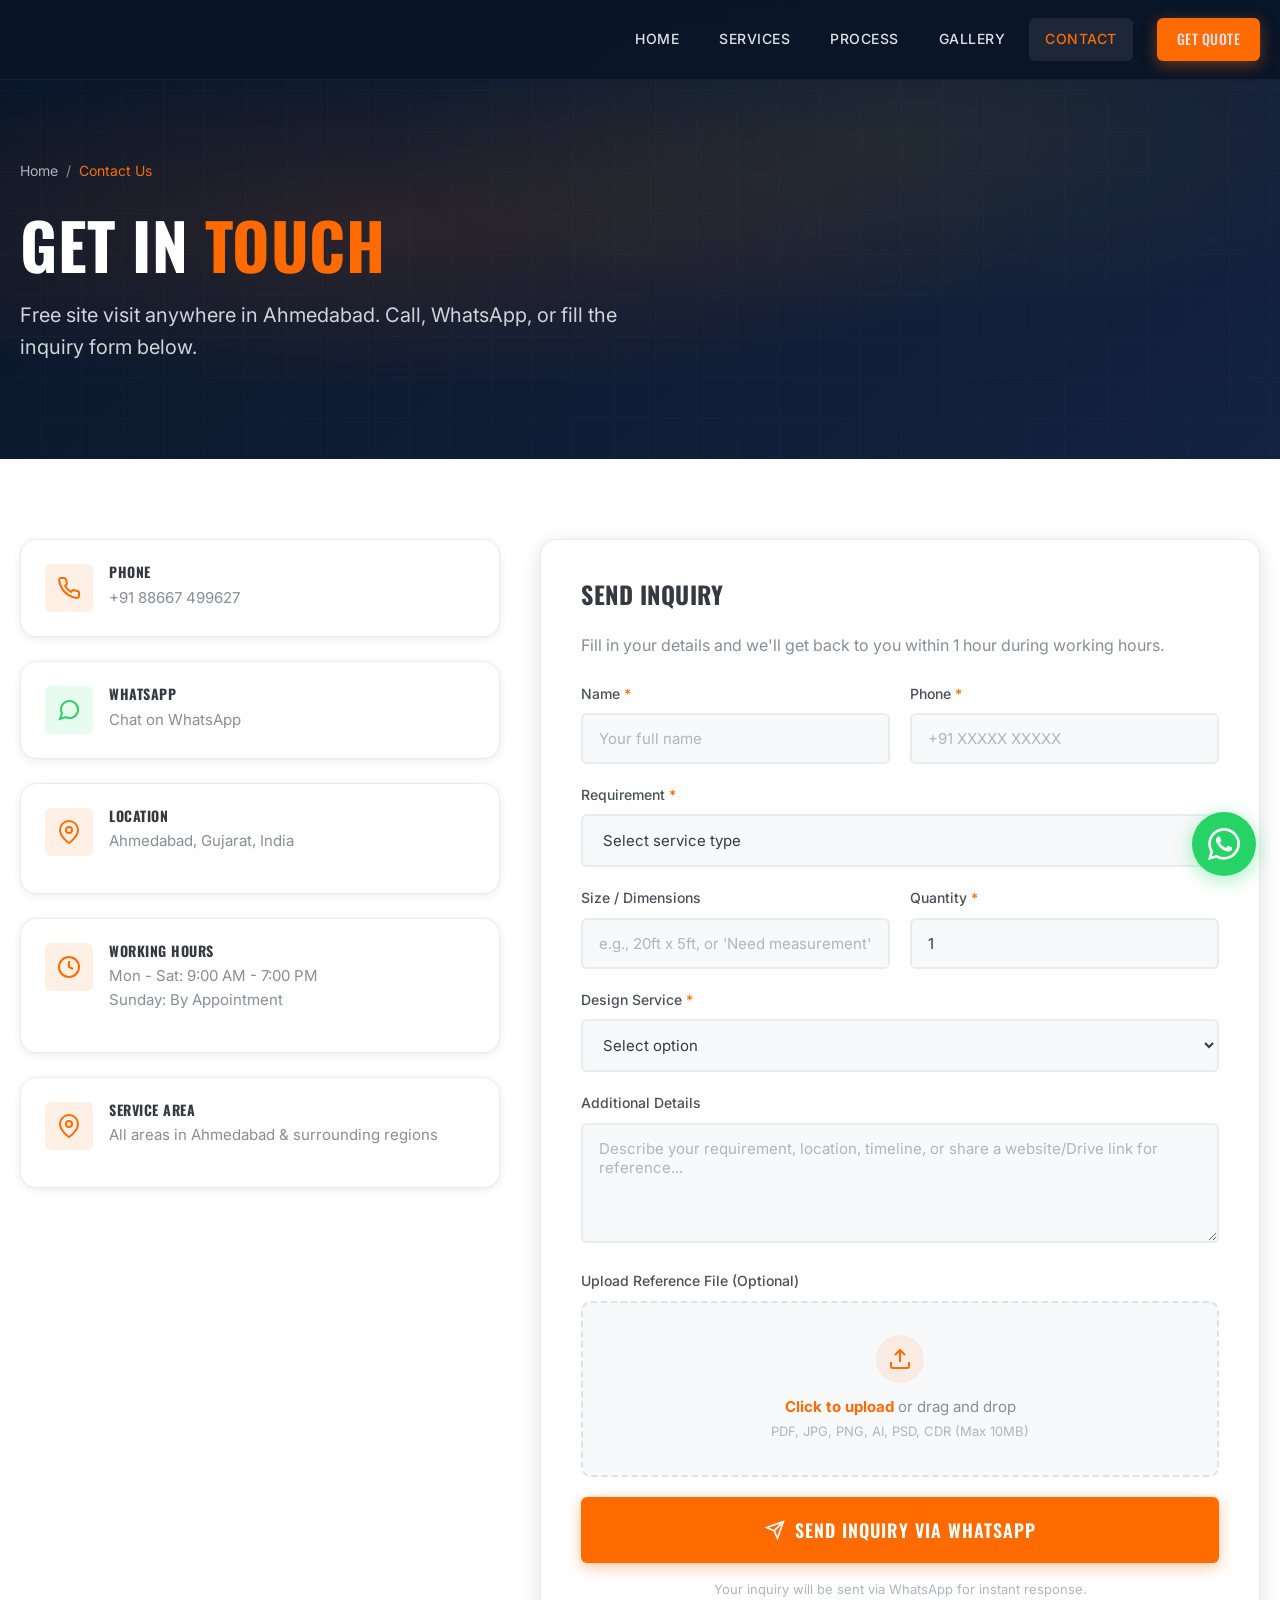
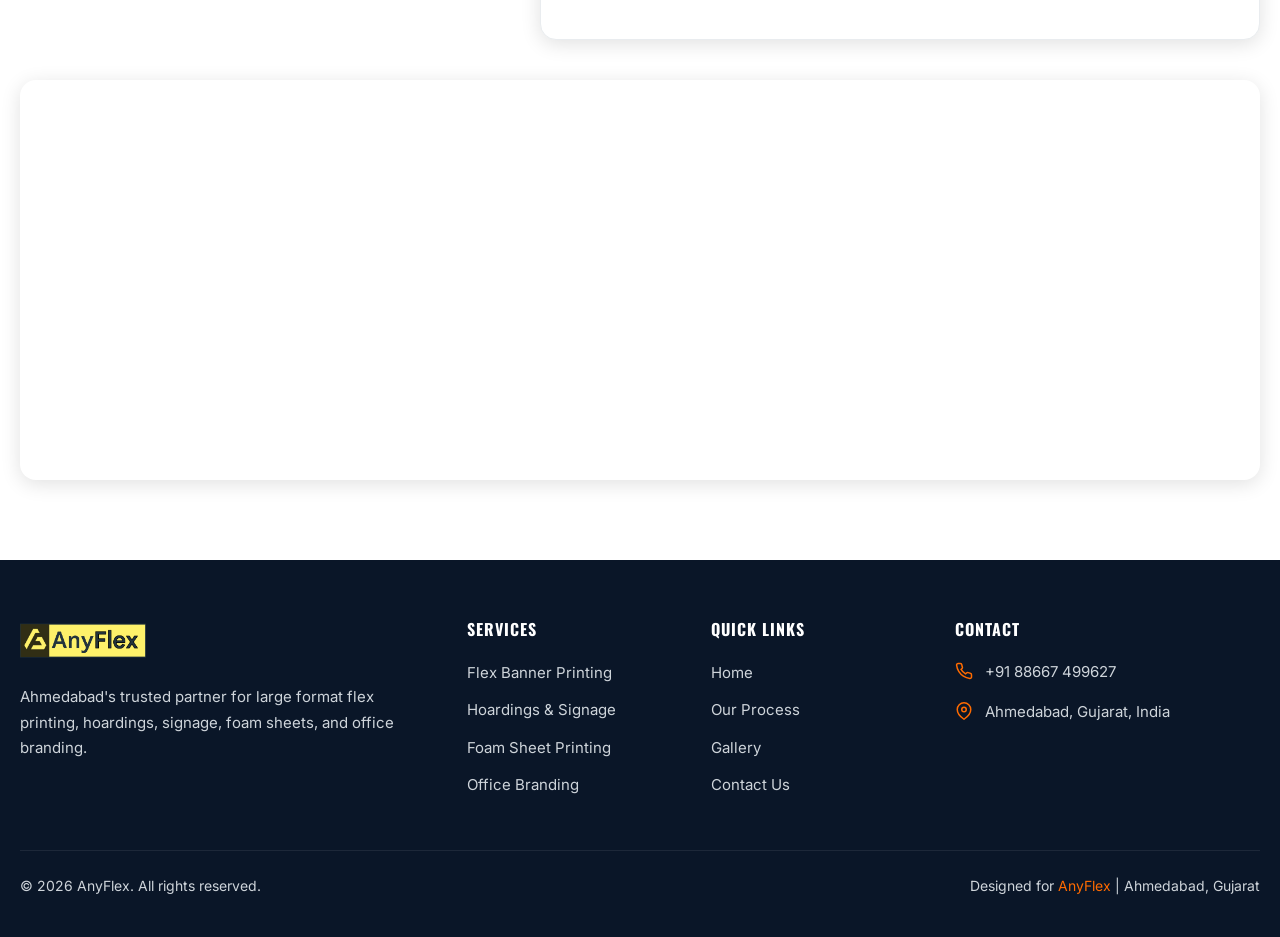
==== commit 03f79d09: "Add animated logo with waving banner effect using logo-wave.mp4" ====
--- a/contact.html
+++ b/contact.html
@@ -14,7 +14,7 @@
 <body>
   <header class="header">
     <div class="container header-inner">
-      <a href="index.html" class="logo"><img src="images/logo.png" alt="AnyFlex logo" style="height:48px;width:auto;"></a>
+      <a href="index.html" class="logo"><video class="logo-video" src="images/logo-wave.mp4" autoplay muted loop playsinline></video></a>
       <button class="menu-toggle" aria-label="Toggle navigation"><span></span><span></span><span></span></button>
       <nav class="nav">
         <a href="index.html">Home</a>
--- a/css/style.css
+++ b/css/style.css
@@ -329,6 +329,14 @@
   color: var(--accent);
 }
 
+.logo-video {
+  height: 48px;
+  width: auto;
+  border-radius: var(--radius-sm);
+  background-color: transparent;
+  filter: brightness(1) saturate(0) sepia(1) hue-rotate(70deg) saturate(2);
+}
+
 .nav {
   display: flex;
   align-items: center;
@@ -536,45 +544,60 @@
   margin-top: 4px;
 }
 
-/* Floating elements in hero */
+/* Floating elements container */
+.hero-floats {
+  position: absolute;
+  right: 0;
+  top: 0;
+  width: 50%;
+  height: 100%;
+  z-index: 3;
+  pointer-events: none;
+}
+
 .hero-float {
   position: absolute;
-  z-index: 3;
-  opacity: 0.85;
   border-radius: var(--radius-md);
   overflow: hidden;
   box-shadow: 0 10px 40px rgba(0, 0, 0, 0.3);
+  transition: transform 0.4s cubic-bezier(0.34, 1.56, 0.64, 1), box-shadow 0.3s ease, z-index 0s;
+  cursor: pointer;
+  pointer-events: auto;
+}
+
+.hero-float.active {
+  z-index: 10;
 }
 
 .hero-float-1 {
-  top: 12%;
+  top: 8%;
   right: 5%;
-  width: 200px;
-  height: 120px;
+  width: 180px;
+  height: 110px;
   background: url('../images/services/flex-banner.jpg') center/cover no-repeat;
   animation: float1 8s ease-in-out infinite;
 }
 
 .hero-float-2 {
-  bottom: 20%;
-  right: 12%;
-  width: 170px;
-  height: 100px;
+  top: 25%;
+  right: 25%;
+  width: 150px;
+  height: 90px;
   background: url('../images/services/hoardings.jpg') center/cover no-repeat;
   animation: float2 10s ease-in-out infinite;
 }
 
 .hero-float-3 {
-  top: 30%;
-  right: 2%;
-  width: 150px;
-  height: 90px;
+  top: 15%;
+  right: 45%;
+  width: 140px;
+  height: 85px;
   background: url('../images/services/led-boards.jpg') center/cover no-repeat;
   animation: float3 7s ease-in-out infinite;
 }
 
 .hero-float-4 {
-  bottom: 8%;
+  top: 45%;
   right: 8%;
   width: 160px;
   height: 95px;
@@ -583,45 +606,67 @@
 }
 
 .hero-float-5 {
-  top: 50%;
-  right: 18%;
-  width: 140px;
-  height: 80px;
+  top: 55%;
+  right: 35%;
+  width: 145px;
+  height: 85px;
   background: url('../images/services/banner-stands.jpg') center/cover no-repeat;
   animation: float5 11s ease-in-out infinite;
 }
 
+.hero-float-6 {
+  top: 70%;
+  right: 15%;
+  width: 135px;
+  height: 80px;
+  background: url('../images/services/office-branding.jpg') center/cover no-repeat;
+  animation: float6 8s ease-in-out infinite 1s;
+}
+
+/* Responsive - hide on mobile */
+@media (max-width: 1024px) {
+  .hero-floats {
+    display: none;
+  }
+}
+
 @keyframes float1 {
-  0%, 100% { transform: translate(0, 0) rotate(0deg) scale(1); }
-  25% { transform: translate(-15px, -25px) rotate(-3deg) scale(1.05); }
-  50% { transform: translate(-5px, -40px) rotate(2deg) scale(1); }
-  75% { transform: translate(-20px, -20px) rotate(-2deg) scale(1.03); }
+  0%, 100% { transform: translate(0, 0) rotate(0deg); }
+  25% { transform: translate(-20px, -15px) rotate(-2deg); }
+  50% { transform: translate(-10px, -25px) rotate(1deg); }
+  75% { transform: translate(-25px, -10px) rotate(-1deg); }
 }
 
 @keyframes float2 {
-  0%, 100% { transform: translate(0, 0) rotate(0deg) scale(1); }
-  33% { transform: translate(10px, -30px) rotate(4deg) scale(1.02); }
-  66% { transform: translate(-8px, -45px) rotate(-2deg) scale(1.04); }
+  0%, 100% { transform: translate(0, 0) rotate(0deg); }
+  33% { transform: translate(15px, -20px) rotate(3deg); }
+  66% { transform: translate(-10px, -30px) rotate(-2deg); }
 }
 
 @keyframes float3 {
-  0%, 100% { transform: translate(0, 0) rotate(0deg) scale(1); }
-  20% { transform: translate(-20px, -15px) rotate(-4deg) scale(1.03); }
-  40% { transform: translate(-10px, -35px) rotate(3deg) scale(1.05); }
-  60% { transform: translate(-25px, -25px) rotate(-2deg) scale(1.02); }
-  80% { transform: translate(-5px, -10px) rotate(2deg) scale(1.01); }
+  0%, 100% { transform: translate(0, 0) rotate(0deg); }
+  20% { transform: translate(-15px, -10px) rotate(-3deg); }
+  40% { transform: translate(-25px, -20px) rotate(2deg); }
+  60% { transform: translate(-10px, -15px) rotate(-1deg); }
+  80% { transform: translate(-20px, -25px) rotate(1deg); }
 }
 
 @keyframes float4 {
-  0%, 100% { transform: translate(0, 0) rotate(0deg) scale(1); }
-  50% { transform: translate(15px, -35px) rotate(3deg) scale(1.04); }
+  0%, 100% { transform: translate(0, 0) rotate(0deg); }
+  50% { transform: translate(20px, -25px) rotate(2deg); }
 }
 
 @keyframes float5 {
-  0%, 100% { transform: translate(0, 0) rotate(0deg) scale(1); }
-  25% { transform: translate(12px, -20px) rotate(-3deg) scale(1.02); }
-  50% { transform: translate(-8px, -40px) rotate(2deg) scale(1.06); }
-  75% { transform: translate(5px, -30px) rotate(-1deg) scale(1.03); }
+  0%, 100% { transform: translate(0, 0) rotate(0deg); }
+  25% { transform: translate(-15px, -20px) rotate(-2deg); }
+  50% { transform: translate(10px, -30px) rotate(3deg); }
+  75% { transform: translate(-5px, -15px) rotate(-1deg); }
+}
+
+@keyframes float6 {
+  0%, 100% { transform: translate(0, 0) rotate(0deg); }
+  33% { transform: translate(20px, -15px) rotate(2deg); }
+  66% { transform: translate(-15px, -25px) rotate(-2deg); }
 }
 
 /* --- Trust Badges --- */
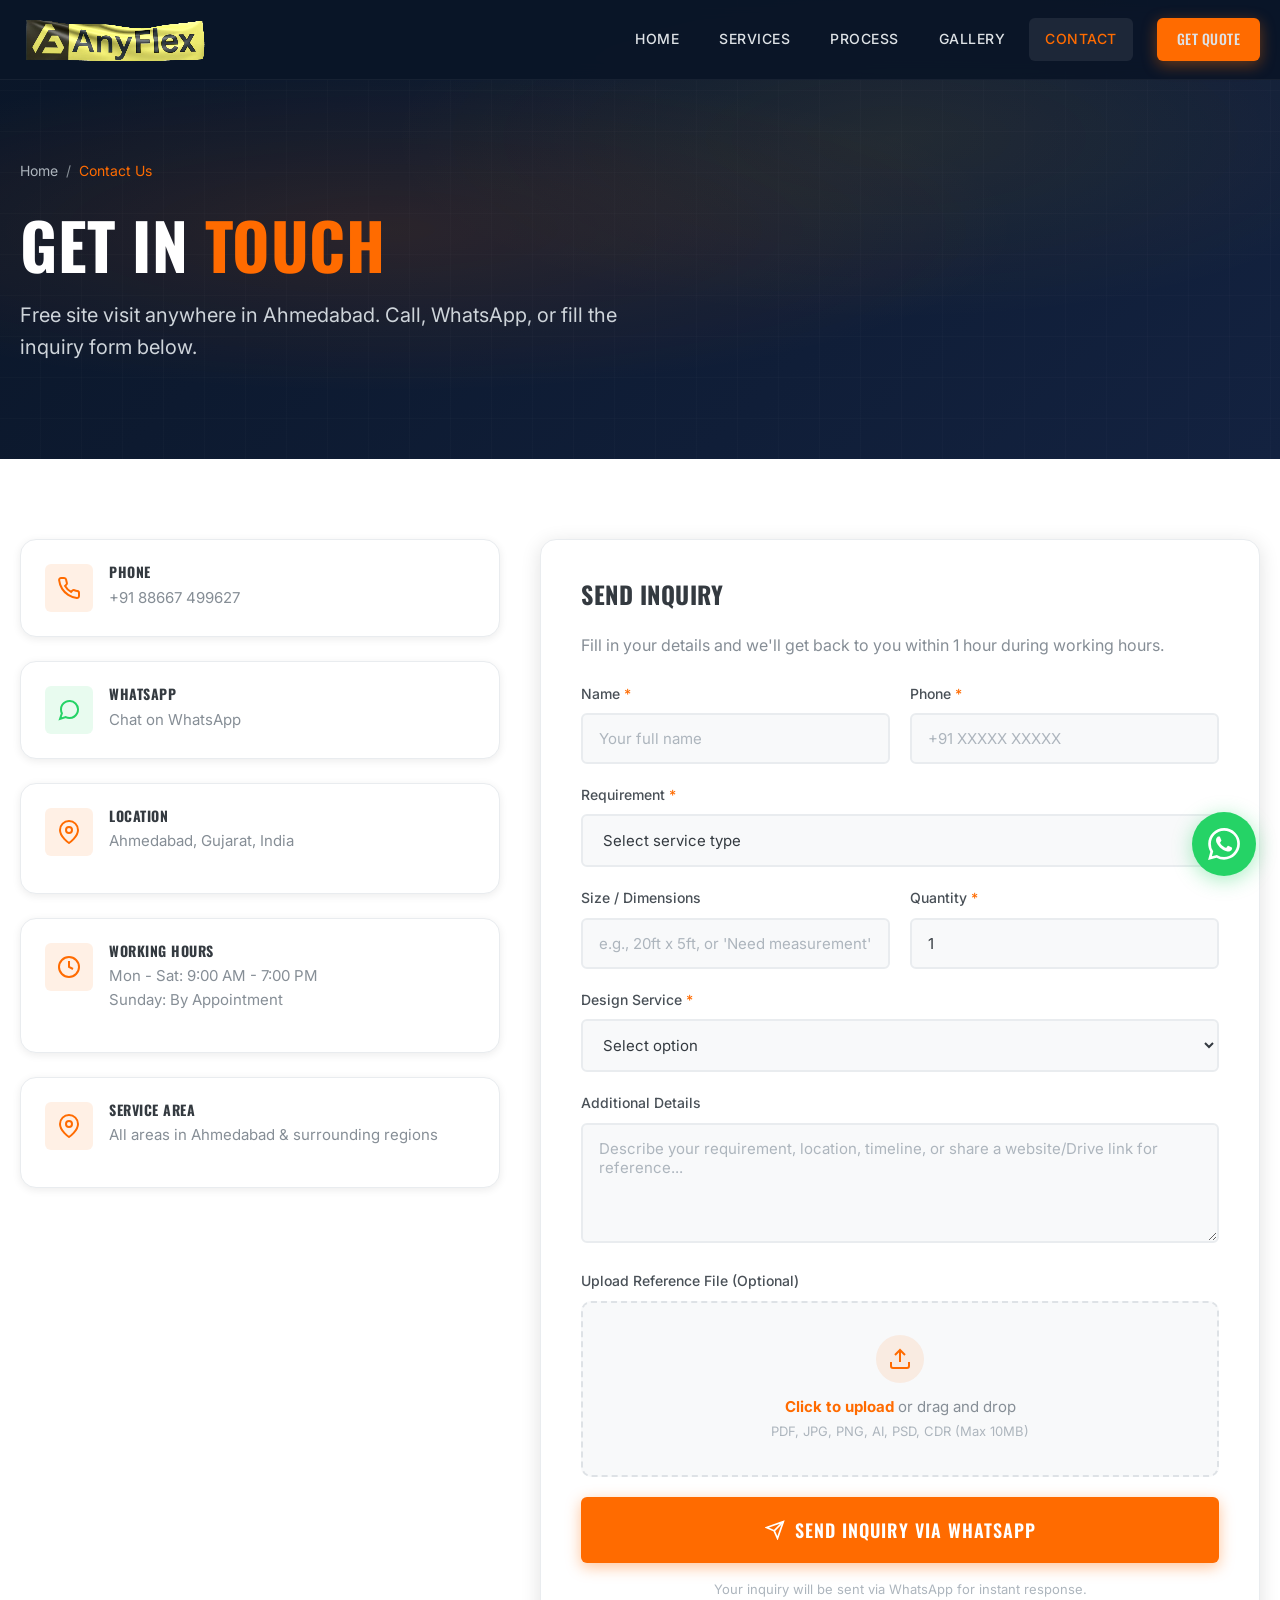
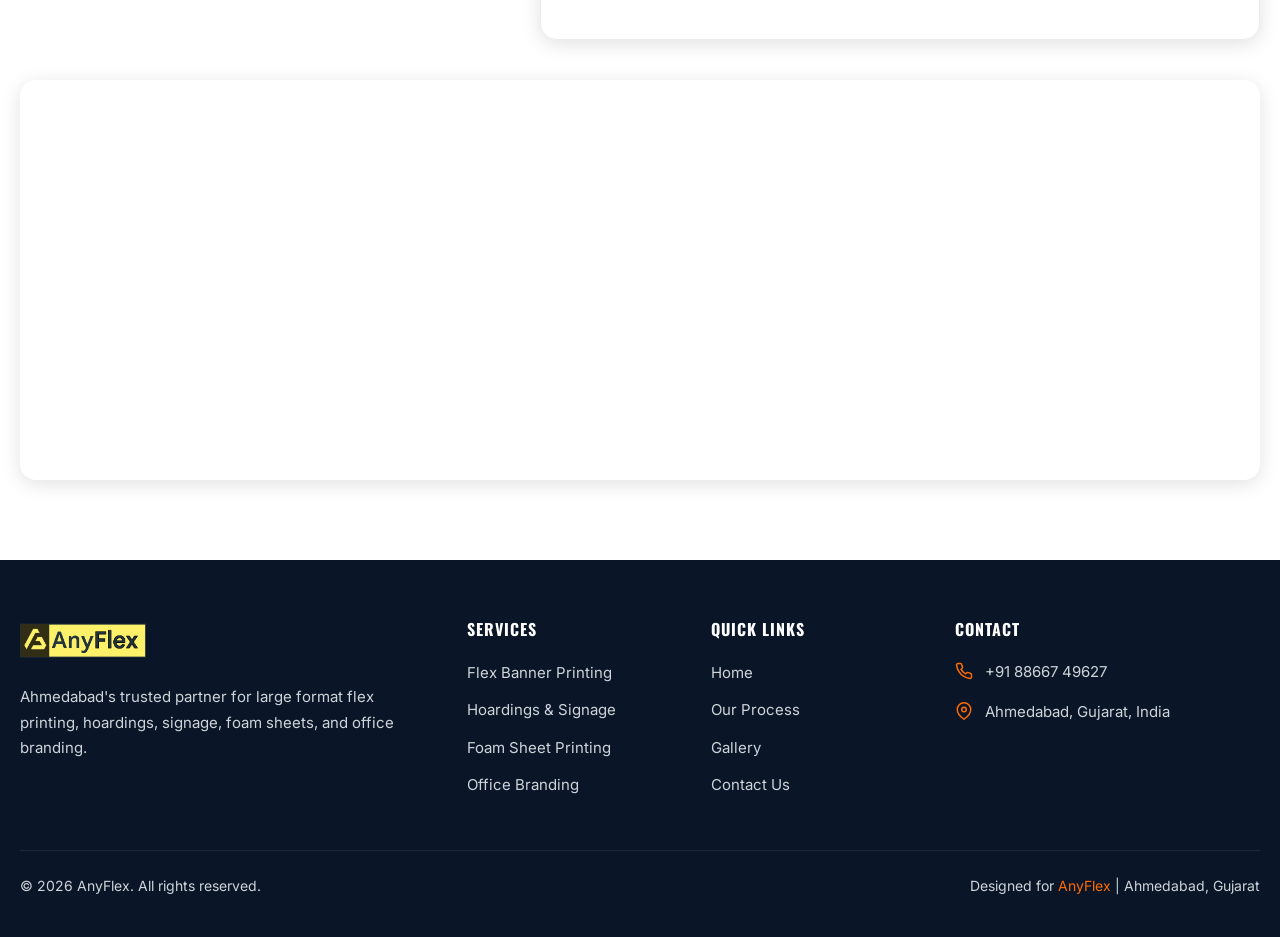
==== commit e6e74cf4: "Contact Update" ====
--- a/contact.html
+++ b/contact.html
@@ -14,7 +14,7 @@
 <body>
   <header class="header">
     <div class="container header-inner">
-      <a href="index.html" class="logo"><video class="logo-video" src="images/logo-wave.mp4" autoplay muted loop playsinline></video></a>
+      <a href="index.html" class="logo"><video class="logo-video" src="images/logo-org.webm" autoplay muted loop playsinline></video></a>
       <button class="menu-toggle" aria-label="Toggle navigation"><span></span><span></span><span></span></button>
       <nav class="nav">
         <a href="index.html">Home</a>
@@ -22,7 +22,7 @@
         <a href="process.html">Process</a>
         <a href="gallery.html">Gallery</a>
         <a href="contact.html" class="active">Contact</a>
-        <div class="nav-cta"><a href="https://wa.me/9188667499627?text=Hi%20Print%20Heaven!%20I%20need%20a%20quote." class="btn btn-primary btn-sm" target="_blank">Get Quote</a></div>
+        <div class="nav-cta"><a href="https://wa.me/918866749627?text=Hi%20Print%20Heaven!%20I%20need%20a%20quote." class="btn btn-primary btn-sm" target="_blank">Get Quote</a></div>
       </nav>
     </div>
   </header>
@@ -52,7 +52,7 @@
             <div class="contact-card-icon" style="background: rgba(37, 211, 102, 0.1);"><svg viewBox="0 0 24 24" fill="none" stroke="#25d366" stroke-width="2"><path d="M21 11.5a8.38 8.38 0 0 1-.9 3.8 8.5 8.5 0 0 1-7.6 4.7 8.38 8.38 0 0 1-3.8-.9L3 21l1.9-5.7a8.38 8.38 0 0 1-.9-3.8 8.5 8.5 0 0 1 4.7-7.6 8.38 8.38 0 0 1 3.8-.9h.5a8.48 8.48 0 0 1 8 8v.5z"/></svg></div>
             <div>
               <h4>WhatsApp</h4>
-              <a href="https://wa.me/9188667499627" target="_blank">Chat on WhatsApp</a>
+              <a href="https://wa.me/918866749627" target="_blank">Chat on WhatsApp</a>
             </div>
           </div>
 
@@ -180,13 +180,13 @@
         <div class="footer-brand"><a href="index.html" class="logo"><img src="images/logo.png" alt="AnyFlex logo" style="height:48px;width:auto;"></a><p>Ahmedabad's trusted partner for large format flex printing, hoardings, signage, foam sheets, and office branding.</p></div>
         <div><h4>Services</h4><ul class="footer-links"><li><a href="services/flex-banner-printing.html">Flex Banner Printing</a></li><li><a href="services/hoardings-signage.html">Hoardings & Signage</a></li><li><a href="services/foam-sheet-printing.html">Foam Sheet Printing</a></li><li><a href="services/office-branding-wallpapers.html">Office Branding</a></li></ul></div>
         <div><h4>Quick Links</h4><ul class="footer-links"><li><a href="index.html">Home</a></li><li><a href="process.html">Our Process</a></li><li><a href="gallery.html">Gallery</a></li><li><a href="contact.html">Contact Us</a></li></ul></div>
-        <div><h4>Contact</h4><ul class="footer-contact"><li><svg viewBox="0 0 24 24" fill="none" stroke="currentColor" stroke-width="2"><path d="M22 16.92v3a2 2 0 0 1-2.18 2 19.79 19.79 0 0 1-8.63-3.07 19.5 19.5 0 0 1-6-6 19.79 19.79 0 0 1-3.07-8.67A2 2 0 0 1 4.11 2h3a2 2 0 0 1 2 1.72 12.84 12.84 0 0 0 .7 2.81 2 2 0 0 1-.45 2.11L8.09 9.91a16 16 0 0 0 6 6l1.27-1.27a2 2 0 0 1 2.11-.45 12.84 12.84 0 0 0 2.81.7A2 2 0 0 1 22 16.92z"/></svg><a href="tel:+9188667499627">+91 88667 499627</a></li><li><svg viewBox="0 0 24 24" fill="none" stroke="currentColor" stroke-width="2"><path d="M21 10c0 7-9 13-9 13s-9-6-9-13a9 9 0 0 1 18 0z"/><circle cx="12" cy="10" r="3"/></svg><span>Ahmedabad, Gujarat, India</span></li></ul></div>
+        <div><h4>Contact</h4><ul class="footer-contact"><li><svg viewBox="0 0 24 24" fill="none" stroke="currentColor" stroke-width="2"><path d="M22 16.92v3a2 2 0 0 1-2.18 2 19.79 19.79 0 0 1-8.63-3.07 19.5 19.5 0 0 1-6-6 19.79 19.79 0 0 1-3.07-8.67A2 2 0 0 1 4.11 2h3a2 2 0 0 1 2 1.72 12.84 12.84 0 0 0 .7 2.81 2 2 0 0 1-.45 2.11L8.09 9.91a16 16 0 0 0 6 6l1.27-1.27a2 2 0 0 1 2.11-.45 12.84 12.84 0 0 0 2.81.7A2 2 0 0 1 22 16.92z"/></svg><a href="tel:+918866749627">+91 88667 49627</a></li><li><svg viewBox="0 0 24 24" fill="none" stroke="currentColor" stroke-width="2"><path d="M21 10c0 7-9 13-9 13s-9-6-9-13a9 9 0 0 1 18 0z"/><circle cx="12" cy="10" r="3"/></svg><span>Ahmedabad, Gujarat, India</span></li></ul></div>
       </div>
       <div class="footer-bottom"><p>&copy; 2026 AnyFlex. All rights reserved.</p><p>Designed for <a href="index.html">AnyFlex</a> | Ahmedabad, Gujarat</p></div>
     </div>
   </footer>
 
-  <div class="whatsapp-sticky"><div class="whatsapp-tooltip">Chat with us on WhatsApp</div><a href="https://wa.me/9188667499627?text=Hi%20Print%20Heaven!%20I%20have%20an%20inquiry." class="whatsapp-btn" target="_blank" aria-label="Chat on WhatsApp"><svg viewBox="0 0 24 24" fill="currentColor"><path d="M17.472 14.382c-.297-.149-1.758-.867-2.03-.967-.273-.099-.471-.148-.67.15-.197.297-.767.966-.94 1.164-.173.199-.347.223-.644.075-.297-.15-1.255-.463-2.39-1.475-.883-.788-1.48-1.761-1.653-2.059-.173-.297-.018-.458.13-.606.134-.133.298-.347.446-.52.149-.174.198-.298.298-.497.099-.198.05-.371-.025-.52-.075-.149-.669-1.612-.916-2.207-.242-.579-.487-.5-.669-.51-.173-.008-.371-.01-.57-.01-.198 0-.52.074-.792.372-.272.297-1.04 1.016-1.04 2.479 0 1.462 1.065 2.875 1.213 3.074.149.198 2.096 3.2 5.077 4.487.709.306 1.262.489 1.694.625.712.227 1.36.195 1.871.118.571-.085 1.758-.719 2.006-1.413.248-.694.248-1.289.173-1.413-.074-.124-.272-.198-.57-.347m-5.421 7.403h-.004a9.87 9.87 0 01-5.031-1.378l-.361-.214-3.741.982.998-3.648-.235-.374a9.86 9.86 0 01-1.51-5.26c.001-5.45 4.436-9.884 9.888-9.884 2.64 0 5.122 1.03 6.988 2.898a9.825 9.825 0 012.893 6.994c-.003 5.45-4.437 9.884-9.885 9.884m8.413-18.297A11.815 11.815 0 0012.05 0C5.495 0 .16 5.335.157 11.892c0 2.096.547 4.142 1.588 5.945L.057 24l6.305-1.654a11.882 11.882 0 005.683 1.448h.005c6.554 0 11.89-5.335 11.893-11.893a11.821 11.821 0 00-3.48-8.413z"/></svg></a></div>
+  <div class="whatsapp-sticky"><div class="whatsapp-tooltip">Chat with us on WhatsApp</div><a href="https://wa.me/918866749627?text=Hi%20Print%20Heaven!%20I%20have%20an%20inquiry." class="whatsapp-btn" target="_blank" aria-label="Chat on WhatsApp"><svg viewBox="0 0 24 24" fill="currentColor"><path d="M17.472 14.382c-.297-.149-1.758-.867-2.03-.967-.273-.099-.471-.148-.67.15-.197.297-.767.966-.94 1.164-.173.199-.347.223-.644.075-.297-.15-1.255-.463-2.39-1.475-.883-.788-1.48-1.761-1.653-2.059-.173-.297-.018-.458.13-.606.134-.133.298-.347.446-.52.149-.174.198-.298.298-.497.099-.198.05-.371-.025-.52-.075-.149-.669-1.612-.916-2.207-.242-.579-.487-.5-.669-.51-.173-.008-.371-.01-.57-.01-.198 0-.52.074-.792.372-.272.297-1.04 1.016-1.04 2.479 0 1.462 1.065 2.875 1.213 3.074.149.198 2.096 3.2 5.077 4.487.709.306 1.262.489 1.694.625.712.227 1.36.195 1.871.118.571-.085 1.758-.719 2.006-1.413.248-.694.248-1.289.173-1.413-.074-.124-.272-.198-.57-.347m-5.421 7.403h-.004a9.87 9.87 0 01-5.031-1.378l-.361-.214-3.741.982.998-3.648-.235-.374a9.86 9.86 0 01-1.51-5.26c.001-5.45 4.436-9.884 9.888-9.884 2.64 0 5.122 1.03 6.988 2.898a9.825 9.825 0 012.893 6.994c-.003 5.45-4.437 9.884-9.885 9.884m8.413-18.297A11.815 11.815 0 0012.05 0C5.495 0 .16 5.335.157 11.892c0 2.096.547 4.142 1.588 5.945L.057 24l6.305-1.654a11.882 11.882 0 005.683 1.448h.005c6.554 0 11.89-5.335 11.893-11.893a11.821 11.821 0 00-3.48-8.413z"/></svg></a></div>
   <script src="js/main.js"></script>
 </body>
 </html>
--- a/css/style.css
+++ b/css/style.css
@@ -333,8 +333,6 @@
   height: 48px;
   width: auto;
   border-radius: var(--radius-sm);
-  background-color: transparent;
-  filter: brightness(1) saturate(0) sepia(1) hue-rotate(70deg) saturate(2);
 }
 
 .nav {
